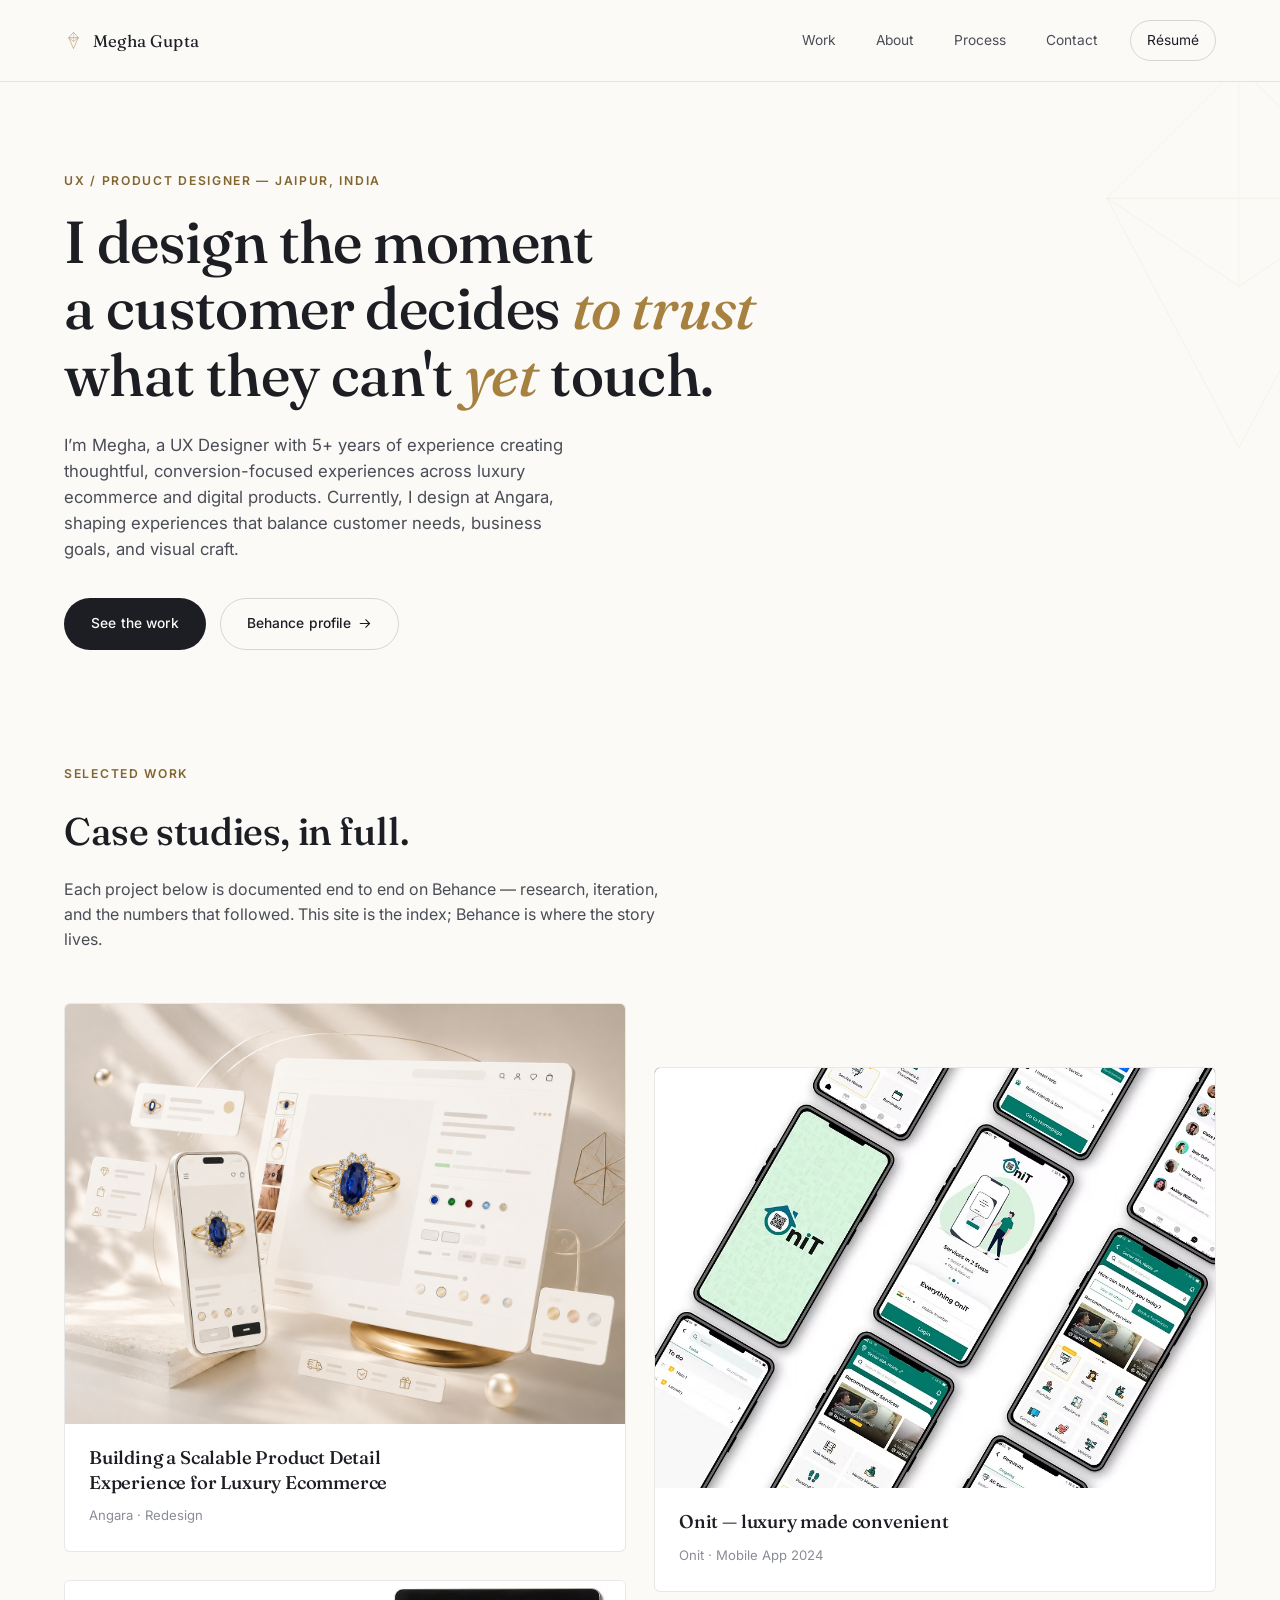
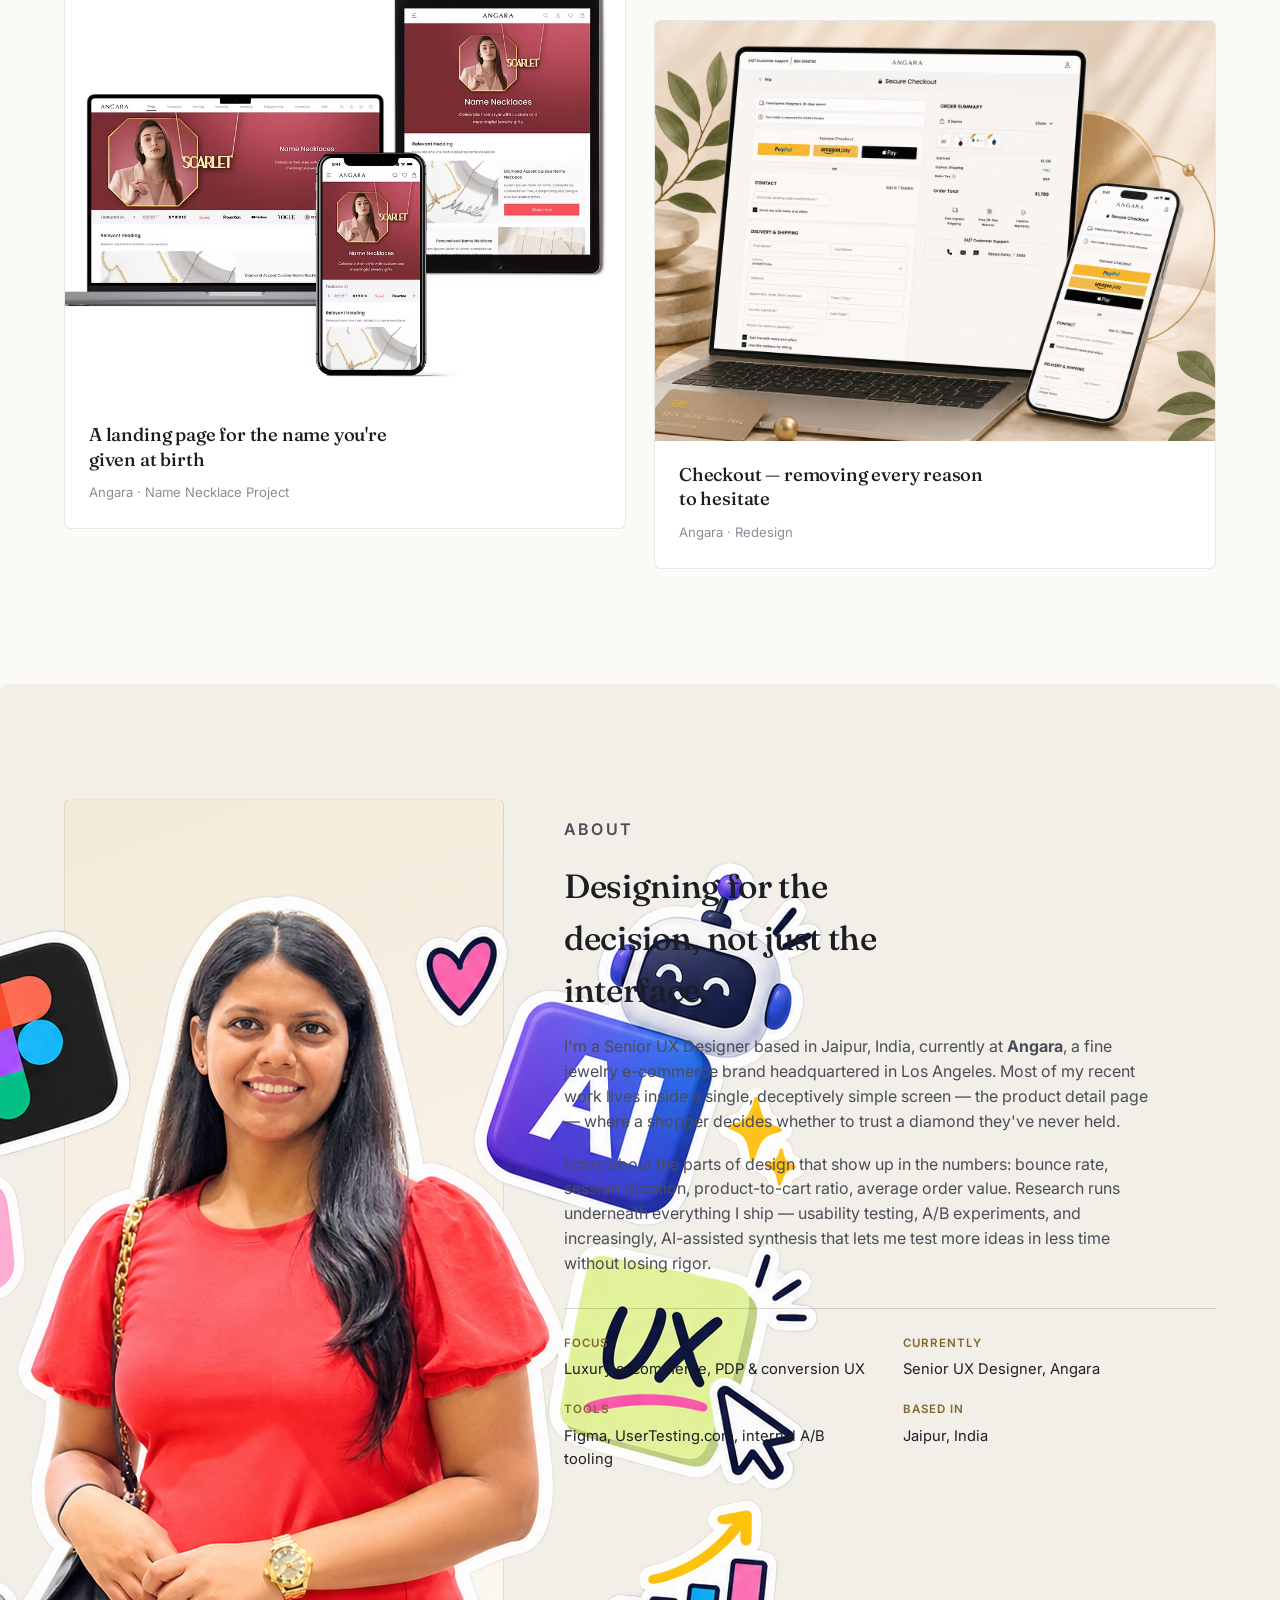
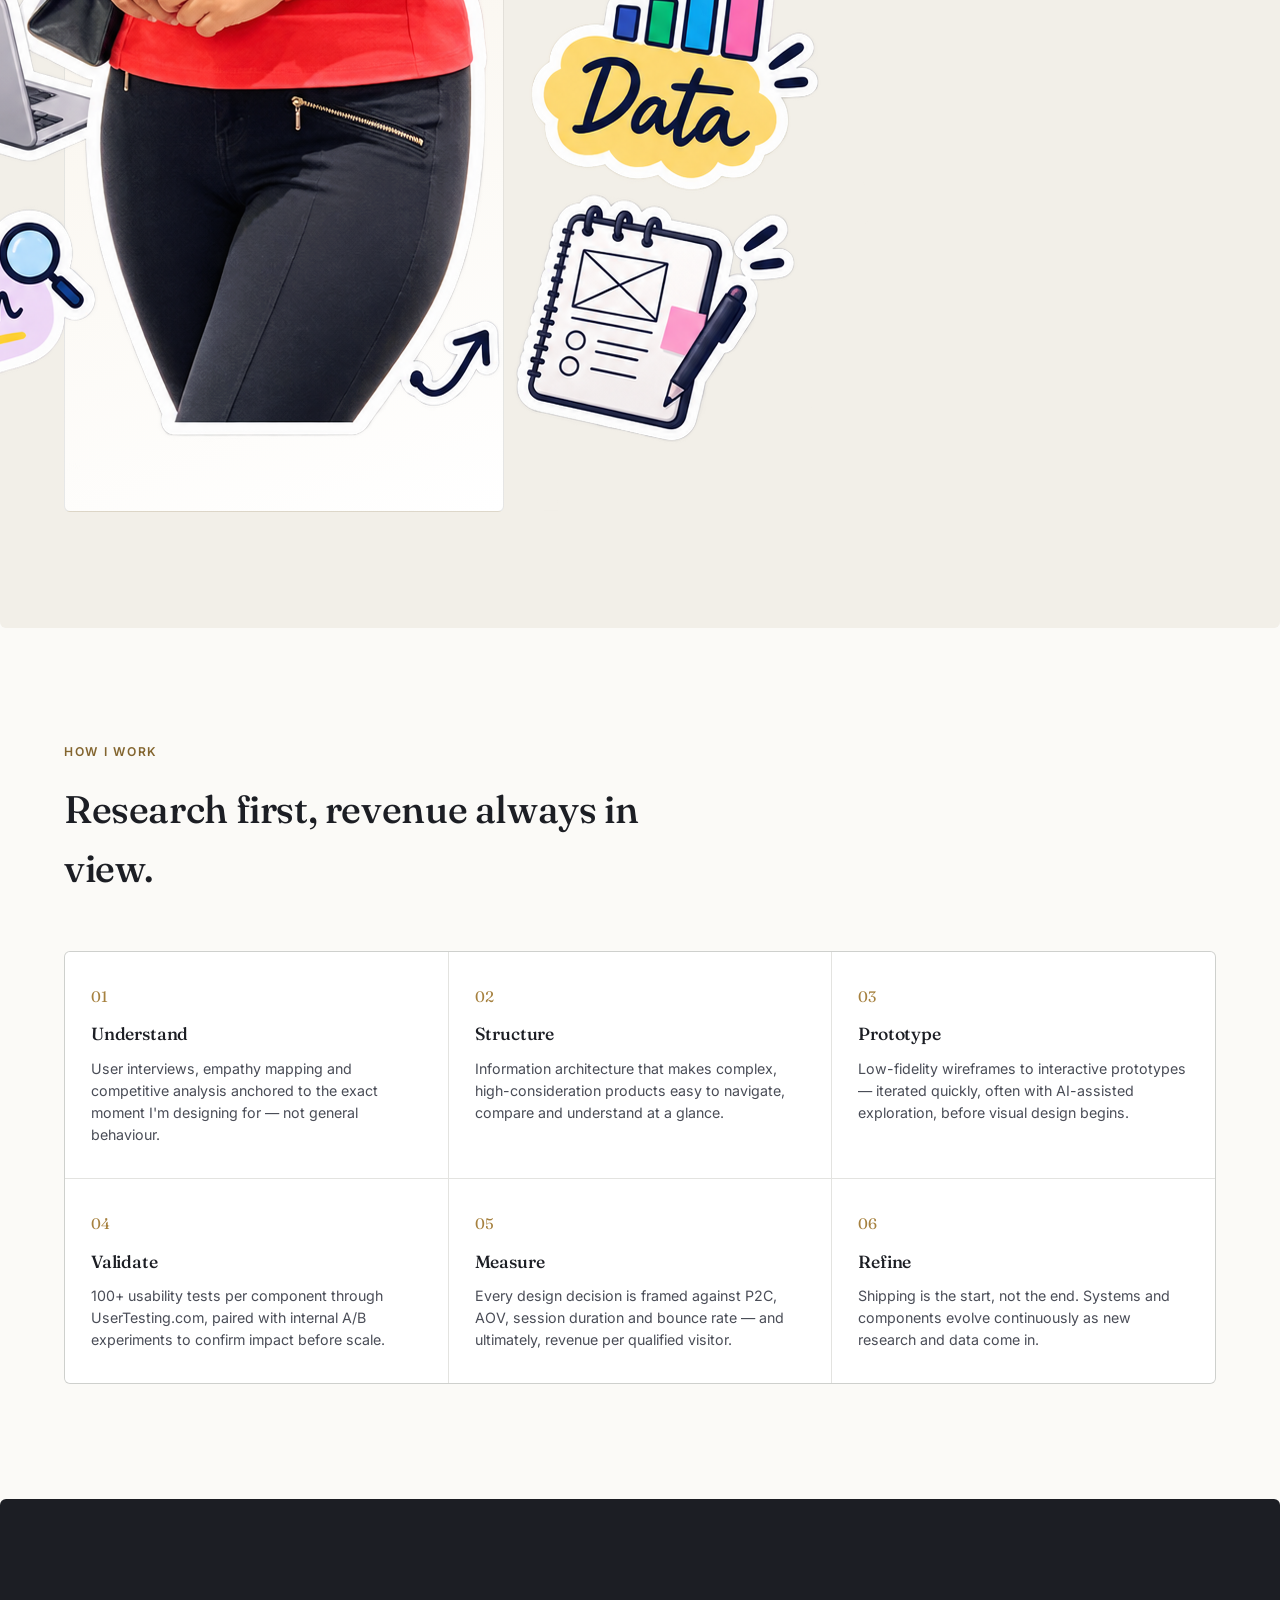
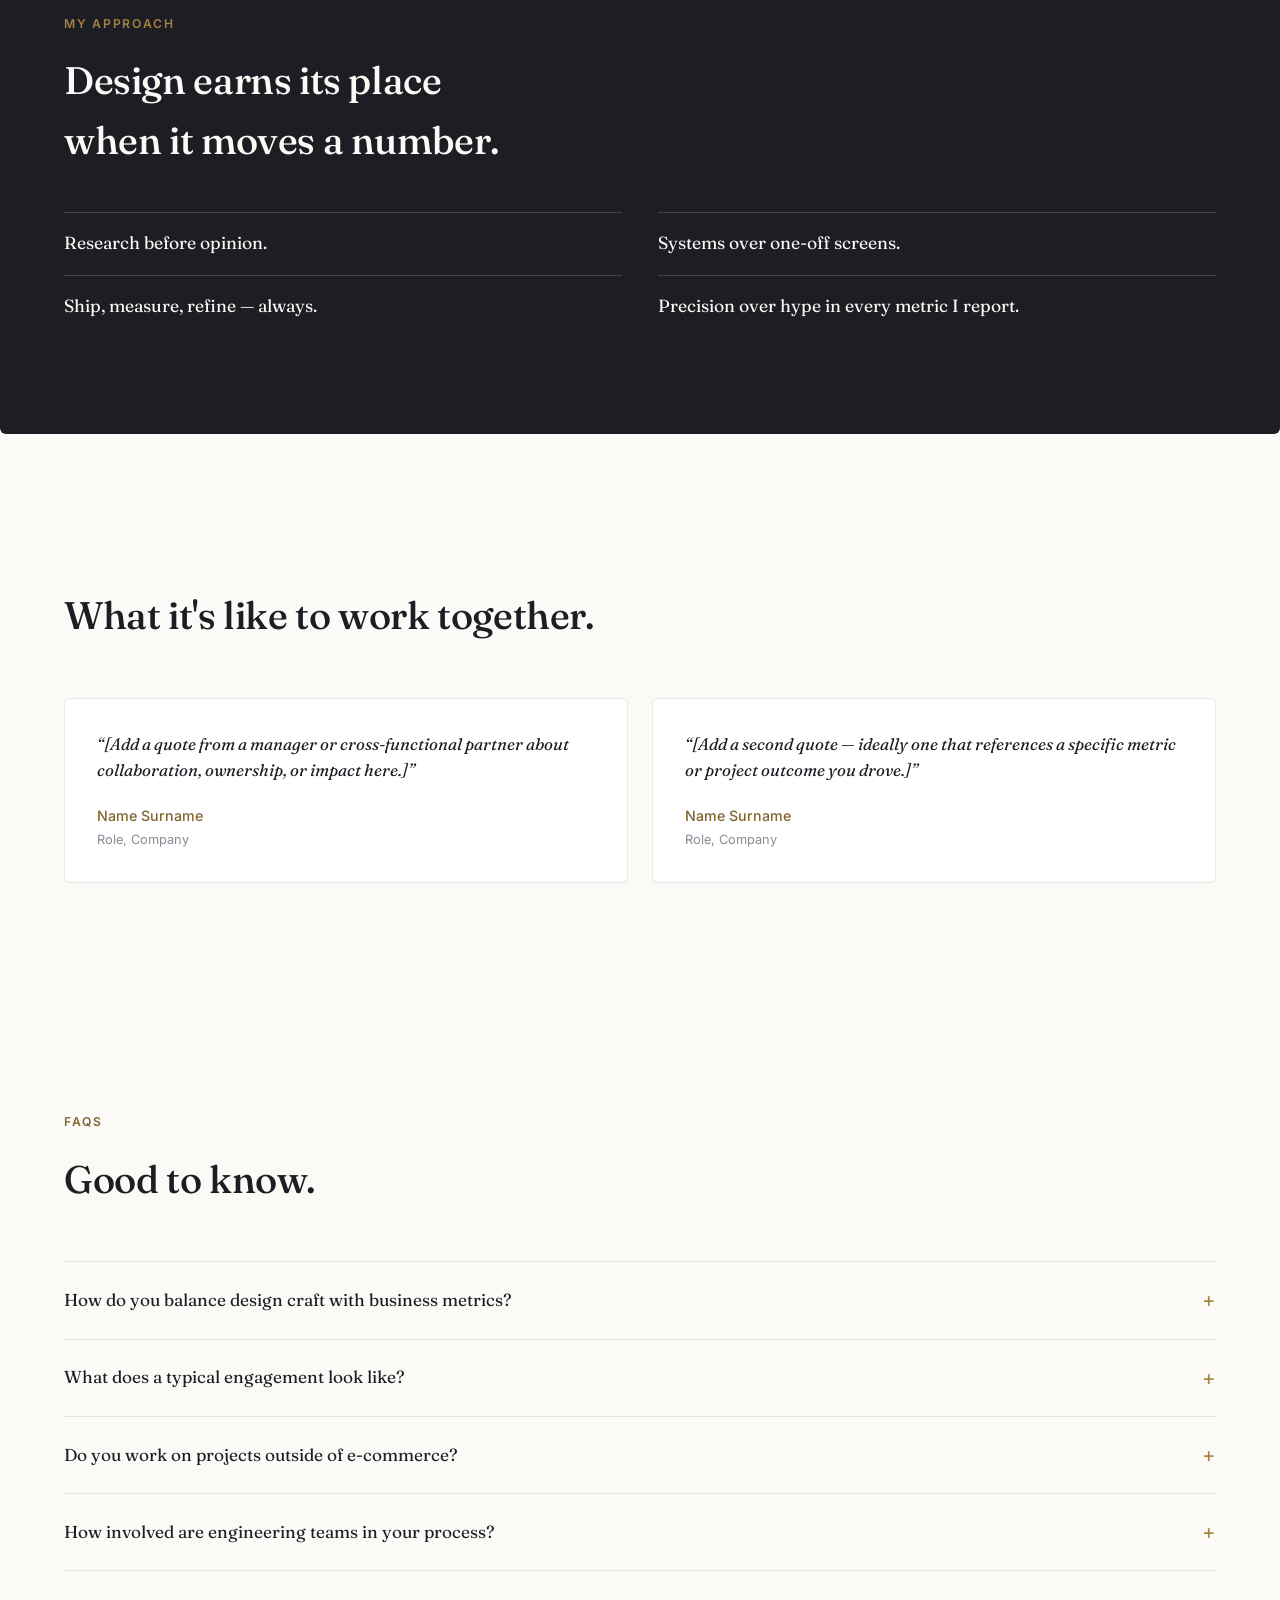
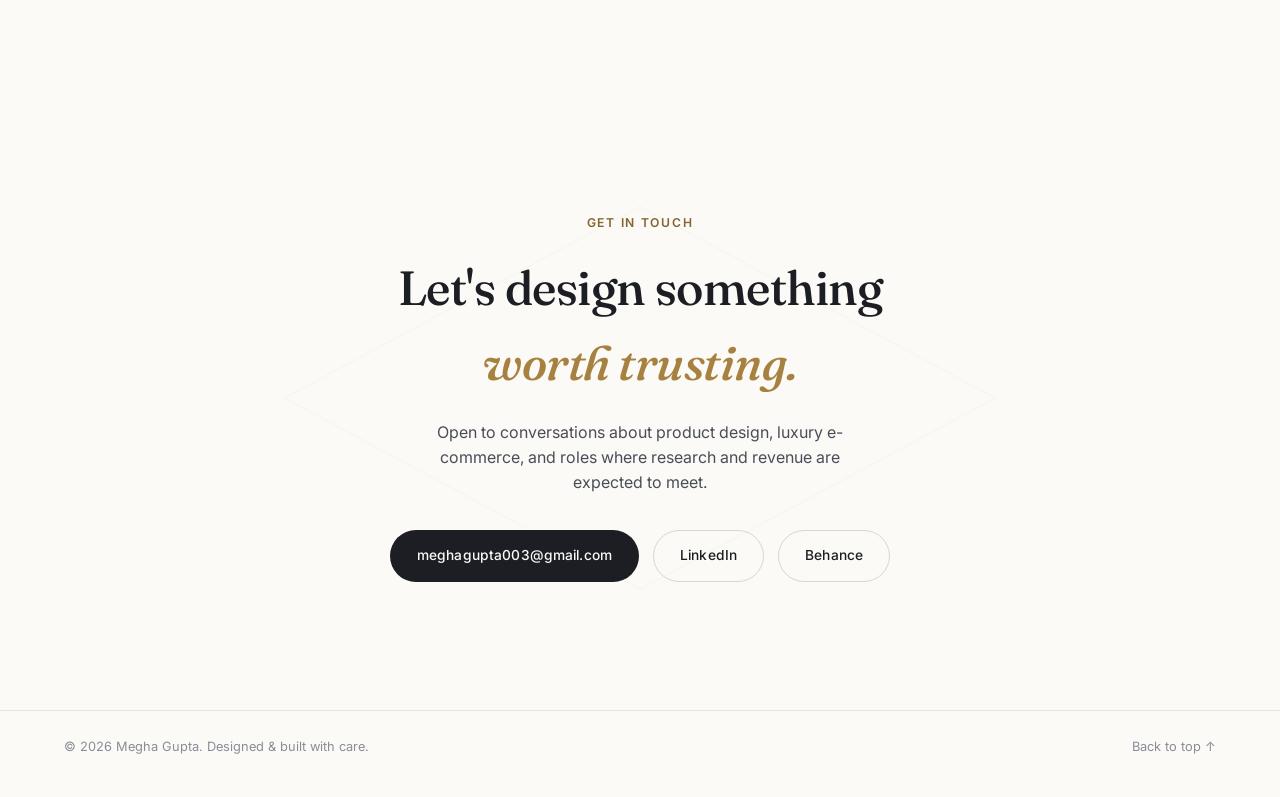
==== index.html @ 12a61772 "Update index.html" ====
<!DOCTYPE html>
<html lang="en">
<head>
<meta charset="UTF-8">
<meta name="viewport" content="width=device-width, initial-scale=1.0">
<title>Megha Gupta — Senior Product Designer</title>
<meta name="description" content="Megha Gupta is a Senior UX Designer based in India, currently leading product design at Angara, a fine jewelry e-commerce brand. Selected case studies in luxury e-commerce, PDP design, and conversion-focused UX.">

<link rel="preconnect" href="https://fonts.googleapis.com">
<link rel="preconnect" href="https://fonts.gstatic.com" crossorigin>
<link href="https://fonts.googleapis.com/css2?family=Fraunces:ital,opsz,wght@0,9..144,300;0,9..144,400;0,9..144,500;0,9..144,600;1,9..144,400&family=Inter:wght@300;400;500;600&display=swap" rel="stylesheet">

<link rel="stylesheet" href="styles.css">
</head>
<body>

<!-- faceted diamond cursor glint -->
<div class="facet-cursor" aria-hidden="true"></div>

<div class="grain" aria-hidden="true"></div>

<header class="site-header" id="top">
  <a class="brand" href="#top">
    <svg class="brand-mark" viewBox="0 0 40 40" aria-hidden="true">
      <polygon points="20,3 30,14 20,37 10,14" fill="none" stroke="currentColor" stroke-width="1.1"/>
      <polygon points="10,14 30,14 20,22" fill="none" stroke="currentColor" stroke-width="1.1"/>
      <line x1="20" y1="3" x2="20" y2="22" stroke="currentColor" stroke-width="0.6"/>
    </svg>
    <span>Megha Gupta</span>
  </a>

  <nav class="site-nav">
    <a href="#work">Work</a>
  <!--  <a href="#services">Services</a> -->
    <a href="#about">About</a>
    <a href="#process">Process</a>
    <a href="#contact">Contact</a>
    <a class="resume-link" href="assets/Megha-Gupta-Resume.pdf" target="_blank" rel="noopener">Résumé</a>
  </nav>

  <button class="nav-toggle" id="navToggle" aria-label="Toggle navigation" aria-expanded="false">
    <span></span><span></span><span></span>
  </button>
</header>

<nav class="mobile-nav" id="mobileNav">
  <a href="#work">Work</a>
<!--  <a href="#services">Services</a> -->
  <a href="#about">About</a>
  <a href="#process">Process</a>
  <a href="#contact">Contact</a>
  <a href="assets/Megha-Gupta-Resume.pdf" target="_blank" rel="noopener">Résumé</a>
</nav>

<main>

  <!-- HERO -->
  <section class="hero">
    <div class="hero-inner">
      <p class="eyebrow reveal">UX / PRODUCT DESIGNER — JAIPUR, INDIA</p>
      <h1 class="reveal">
        I design the moment<br>
        a customer decides <span class="ink-serif">to trust</span><br>
        what they can't <span class="ink-serif">yet</span> touch.
      </h1>
      <p class="hero-sub reveal">
        I’m Megha, a UX Designer with 5+ years of experience creating thoughtful, conversion-focused experiences across luxury ecommerce and digital products.

Currently, I design at Angara, shaping experiences that balance customer needs, business goals, and visual craft.
      </p>
      <div class="hero-cta reveal">
        <a href="#work" class="btn btn-primary">See the work</a>
        <a href="https://www.behance.net/meghagupta15" target="_blank" rel="noopener" class="btn btn-ghost">
          Behance profile
          <svg viewBox="0 0 16 16" width="13" height="13"><path d="M1 8h12M8 3l5 5-5 5" fill="none" stroke="currentColor" stroke-width="1.4"/></svg>
        </a>
      </div>
    </div>

    <!-- <div class="hero-stats reveal">
      <div class="stat">
        <span class="stat-num">+12%</span>
        <span class="stat-label">P2C lift for qualified visitors</span>
      </div>
      <div class="stat">
        <span class="stat-num">$3.7M</span>
        <span class="stat-label">revenue growth, Customisation Suite</span>
      </div>
      <div class="stat">
        <span class="stat-num">100+</span>
        <span class="stat-label">usability tests run per component</span>
      </div>
      <div class="stat">
        <span class="stat-num">4 yrs</span>
        <span class="stat-label">of continuous PDP evolution</span>
      </div>
    </div> -->

<!-- HERO VISUAL -->
  <div class="hero-visual reveal" aria-hidden="true">
    <img
      src="assets/hero-image-portfolio.gif"
      alt=""
    >
  </div>

  <!-- Decorative facet -->
  <svg class="hero-facet" viewBox="0 0 600 600" aria-hidden="true">
    <polygon
      points="300,40 480,220 300,560 120,220"
      fill="none"
      stroke="currentColor"
      stroke-width="0.6"
    />
    <polygon
      points="120,220 480,220 300,340"
      fill="none"
      stroke="currentColor"
      stroke-width="0.6"
    />
    <line
      x1="300"
      y1="40"
      x2="300"
      y2="340"
      stroke="currentColor"
      stroke-width="0.4"
    />
  </svg>
    
<!--    <svg class="hero-facet" viewBox="0 0 600 600" aria-hidden="true">
      <polygon points="300,40 480,220 300,560 120,220" fill="none" stroke="currentColor" stroke-width="0.6"/>
      <polygon points="120,220 480,220 300,340" fill="none" stroke="currentColor" stroke-width="0.6"/>
      <line x1="300" y1="40" x2="300" y2="340" stroke="currentColor" stroke-width="0.4"/>
    </svg> -->
  </section>

  <!-- WORK -->
  <section class="work" id="work">
    <div class="section-head">
      <p class="eyebrow reveal">Selected work</p>
      <h2 class="reveal">Case studies, in full.</h2>
      <p class="section-sub reveal">Each project below is documented end to end on Behance — research, iteration, and the numbers that followed. This site is the index; Behance is where the story lives.</p>
    </div>

    <div class="case-grid">
      <div class="case-col">
        <a class="case-block case-block--tall" href="https://www.behance.net/gallery/253700901/Angara-Product-Detail-Page" target="_blank" rel="noopener">
          <div class="case-cover">
            <img
      src="assets/pdp-cover.png"
      alt="Angara Product Detail Page case study"
    >
          </div>
          <div class="case-caption">
            <h3>Building a Scalable Product Detail Experience for Luxury Ecommerce</h3>
            <span class="case-meta">Angara · Redesign</span>
          </div>
        </a>

        <a class="case-block" href="https://medium.com/@meghagupta003/elevating-first-impressions-crafting-a-luxurious-landing-page-a-ux-case-study-6c5a713806c1" target="_blank" rel="noopener">
          <div class="case-cover case-cover--alt">
            <img
      src="assets/name-necklace-cover.avif"
      alt="Angara Name Necklace Project case study"
    >
          </div>
          <div class="case-caption">
            <h3>A landing page for the name you're given at birth</h3>
            <span class="case-meta">Angara · Name Necklace Project</span>
          </div>
        </a>
      </div>

      <div class="case-col case-col--offset">
        <a class="case-block case-block--tall" href="https://medium.com/@meghagupta003/transforming-home-services-a-ux-case-study-of-onit-your-gateway-to-seamless-living-e50215cd9452" target="_blank" rel="noopener">
          <div class="case-cover case-cover--dark">
            <img
      src="assets/onit-cover.avif"
      alt="Onit Mobile App case study"
    >
          </div>
          <div class="case-caption">
            <h3>Onit — luxury made convenient</h3>
            <span class="case-meta">Onit · Mobile App 2024</span>
          </div>
        </a>

        <a class="case-block" href="https://medium.com/@meghagupta003/revolutionizing-e-commerce-luxury-elevating-the-checkout-experience-a-ux-case-study-ea5e867dce1c" target="_blank" rel="noopener">
          <div class="case-cover case-cover--alt">
            <img
      src="assets/checkout-cover.png"
      alt="Angara Checkout Page case study"
    >
          </div>
          <div class="case-caption">
            <h3>Checkout — removing every reason to hesitate</h3>
            <span class="case-meta">Angara · Redesign</span>
          </div>
        </a>
      </div>
    </div>
  </section>

  <!-- ABOUT -->
  <section class="about" id="about">
    <div class="about-grid">
      <div class="about-portrait reveal">
        <div class="portrait-frame">
          <img
      src="assets/about-image.png"
      alt="About Me"
    >
        </div>
      </div>
      <div class="about-copy reveal">
        <p class="eyebrow">About</p>
        <h2>Designing for the decision, not just the interface.</h2>
        <p>I'm a Senior UX Designer based in Jaipur, India, currently at <strong>Angara</strong>, a fine jewelry e-commerce brand headquartered in Los Angeles. Most of my recent work lives inside a single, deceptively simple screen — the product detail page — where a shopper decides whether to trust a diamond they've never held.</p>
        <p>I care about the parts of design that show up in the numbers: bounce rate, session duration, product-to-cart ratio, average order value. Research runs underneath everything I ship — usability testing, A/B experiments, and increasingly, AI-assisted synthesis that lets me test more ideas in less time without losing rigor.</p>
        <div class="about-facts">
          <div><span>Focus</span>Luxury e-commerce, PDP &amp; conversion UX</div>
          <div><span>Currently</span>Senior UX Designer, Angara</div>
          <div><span>Tools</span>Figma, UserTesting.com, internal A/B tooling</div>
          <div><span>Based in</span>Jaipur, India</div>
        </div>
      </div>
    </div>
  </section>

  <!-- PROCESS -->
  <section class="process" id="process">
    <div class="section-head">
      <p class="eyebrow reveal">How I work</p>
      <h2 class="reveal">Research first, revenue always in view.</h2>
    </div>
    <div class="process-grid">
      <div class="process-card reveal">
        <span class="process-num">01</span>
        <h3>Understand</h3>
        <p>User interviews, empathy mapping and competitive analysis anchored to the exact moment I'm designing for — not general behaviour.</p>
      </div>
      <div class="process-card reveal">
        <span class="process-num">02</span>
        <h3>Structure</h3>
        <p>Information architecture that makes complex, high-consideration products easy to navigate, compare and understand at a glance.</p>
      </div>
      <div class="process-card reveal">
        <span class="process-num">03</span>
        <h3>Prototype</h3>
        <p>Low-fidelity wireframes to interactive prototypes — iterated quickly, often with AI-assisted exploration, before visual design begins.</p>
      </div>
      <div class="process-card reveal">
        <span class="process-num">04</span>
        <h3>Validate</h3>
        <p>100+ usability tests per component through UserTesting.com, paired with internal A/B experiments to confirm impact before scale.</p>
      </div>
      <div class="process-card reveal">
        <span class="process-num">05</span>
        <h3>Measure</h3>
        <p>Every design decision is framed against P2C, AOV, session duration and bounce rate — and ultimately, revenue per qualified visitor.</p>
      </div>
      <div class="process-card reveal">
        <span class="process-num">06</span>
        <h3>Refine</h3>
        <p>Shipping is the start, not the end. Systems and components evolve continuously as new research and data come in.</p>
      </div>
    </div>
  </section>

  <!-- SERVICES -->
 <!-- <section class="services" id="services">
    <div class="section-head">
      <p class="eyebrow reveal">Services</p>
      <h2 class="reveal">Where I help most.</h2>
      <p class="section-sub reveal">Focused engagements for teams who need design that shows up in the metrics, not just the mockups.</p>
    </div>

    <div class="services-grid">
      <div class="service-card reveal">
        <span class="service-index">01</span>
        <h3>PDP &amp; conversion design</h3>
        <p>End-to-end product detail page design for e-commerce — media, customisation, storytelling and reviews — built around P2C, AOV and session metrics from day one.</p>
        <ul>
          <li>Conversion-focused UX audits</li>
          <li>A/B test design &amp; readout</li>
          <li>High-fidelity prototyping</li>
        </ul>
      </div>
      <div class="service-card reveal">
        <span class="service-index">02</span>
        <h3>Design systems &amp; components</h3>
        <p>Reusable, documented component libraries that keep a growing product visually consistent without slowing teams down.</p>
        <ul>
          <li>Component library architecture</li>
          <li>Figma design tokens</li>
          <li>Dev handoff &amp; documentation</li>
        </ul>
      </div>
      <div class="service-card reveal">
        <span class="service-index">03</span>
        <h3>UX research &amp; usability testing</h3>
        <p>Structured research programmes — from empathy mapping to 100+ test usability studies — that turn assumptions into evidence before you build.</p>
        <ul>
          <li>Moderated &amp; unmoderated testing</li>
          <li>Empathy mapping &amp; personas</li>
          <li>Competitive &amp; market analysis</li>
        </ul>
      </div>
      <div class="service-card reveal">
        <span class="service-index">04</span>
        <h3>0→1 product design</h3>
        <p>Full-cycle design for new mobile and web products — research, IA, wireframes, prototyping and launch — for teams building from scratch.</p>
        <ul>
          <li>Information architecture</li>
          <li>Interactive prototyping</li>
          <li>Launch &amp; post-launch iteration</li>
        </ul>
      </div>
    </div>
  </section> -->

  <!-- APPROACH / PHILOSOPHY -->
  <section class="philosophy">
    <div class="philosophy-grid">
      <p class="eyebrow reveal">My approach</p>
      <h2 class="reveal">Design earns its place<br>when it moves a number.</h2>
      <div class="philosophy-points">
        <p class="reveal">Research before opinion.</p>
        <p class="reveal">Systems over one-off screens.</p>
        <p class="reveal">Ship, measure, refine — always.</p>
        <p class="reveal">Precision over hype in every metric I report.</p>
      </div>
    </div>
  </section>

  <!-- TESTIMONIALS -->
  <section class="testimonials" id="testimonials">
    <div class="section-head">
      <p class="eyebrow reveal">Testimonials</p>
      <h2 class="reveal">What it's like to work together.</h2>
    </div>
    <div class="testimonial-grid">
      <div class="testimonial-card reveal">
        <p>“[Add a quote from a manager or cross-functional partner about collaboration, ownership, or impact here.]”</p>
        <div class="testimonial-author">
          <span class="name">Name Surname</span>
          <span class="role">Role, Company</span>
        </div>
      </div>
      <div class="testimonial-card reveal">
        <p>“[Add a second quote — ideally one that references a specific metric or project outcome you drove.]”</p>
        <div class="testimonial-author">
          <span class="name">Name Surname</span>
          <span class="role">Role, Company</span>
        </div>
      </div>
    </div>
  </section>

  <!-- FAQ -->
  <section class="faq" id="faq">
    <div class="section-head">
      <p class="eyebrow reveal">FAQs</p>
      <h2 class="reveal">Good to know.</h2>
    </div>
    <div class="faq-list">
      <details class="faq-item reveal">
        <summary>How do you balance design craft with business metrics?</summary>
        <p>Every design decision I make is framed against a metric it's meant to move — P2C, AOV, session duration or bounce rate — so craft and business impact aren't in tension, they're the same conversation.</p>
      </details>
      <details class="faq-item reveal">
        <summary>What does a typical engagement look like?</summary>
        <p>It usually starts with research — interviews, competitive analysis, or a usability audit — then moves through wireframes and prototypes to validated, production-ready designs, with A/B testing where it's useful.</p>
      </details>
      <details class="faq-item reveal">
        <summary>Do you work on projects outside of e-commerce?</summary>
        <p>My deepest expertise is luxury e-commerce and PDP design, but the underlying process — research, IA, prototyping, validation — transfers to most product design problems, including 0→1 mobile apps.</p>
      </details>
      <details class="faq-item reveal">
        <summary>How involved are engineering teams in your process?</summary>
        <p>Closely. I annotate files clearly and structure handoff so developers understand not just what to build, but why — which keeps implementation faithful to the intended experience.</p>
      </details>
    </div>
  </section>

  <!-- CONTACT -->
  <section class="contact" id="contact">
    <svg class="contact-facet" viewBox="0 0 600 300" aria-hidden="true">
      <polygon points="300,10 560,150 300,290 40,150" fill="none" stroke="currentColor" stroke-width="0.5"/>
    </svg>
    <p class="eyebrow reveal">Get in touch</p>
    <h2 class="reveal">Let's design something<br><span class="ink-serif">worth trusting.</span></h2>
    <p class="contact-sub reveal">Open to conversations about product design, luxury e-commerce, and roles where research and revenue are expected to meet.</p>
    <div class="contact-links reveal">
      <a href="mailto:meghagupta003@gmail.com" class="btn btn-primary">meghagupta003@gmail.com</a>
      <a href="http://www.linkedin.com/in/megha-gupta-335a66122" target="_blank" rel="noopener" class="btn btn-ghost">LinkedIn</a>
      <a href="https://www.behance.net/meghagupta15" target="_blank" rel="noopener" class="btn btn-ghost">Behance</a>
    </div>
  </section>

</main>

<footer class="site-footer">
  <span>© <span id="year"></span> Megha Gupta. Designed &amp; built with care.</span>
  <a href="#top">Back to top ↑</a>
</footer>

<script src="script.js"></script>
</body>
</html>
---- styles.css ----
/* ===========================================================
   Megha Gupta — Portfolio (Light theme)
   Palette: Warm white / Ink / Deep gold, faceted-diamond signature motif
   =========================================================== */

:root{
  --paper: #fbfaf7;
  --paper-dim: #f2efe8;
  --ink: #1c1e24;
  --ink-soft: #4a4d57;
  --ink-faint: #8a8d97;
  --gold: #a6813f;
  --gold-deep: #83652f;
  --gold-tint: #f3ead9;
  --line: rgba(28,30,36,0.10);
  --line-strong: rgba(28,30,36,0.16);

  --serif: 'Fraunces', 'Liberation Serif', Georgia, serif;
  --sans: 'Inter', 'Liberation Sans', Arial, sans-serif;

  --max: 1440px;
  --pad: clamp(20px, 5vw, 64px);
  --section-y: clamp(72px, 9vw, 128px);

  --ease: cubic-bezier(.22,.61,.36,1);
  --radius: 6px;
}

*{ box-sizing: border-box; }
html{ scroll-behavior: smooth; }

body{
  margin:0;
  background: var(--paper);
  color: var(--ink);
  font-family: var(--sans);
  font-weight: 400;
  line-height: 1.55;
  -webkit-font-smoothing: antialiased;
  overflow-x: hidden;
}

a{ color: inherit; text-decoration: none; }
h1,h2,h3{ font-family: var(--serif); font-weight: 500; margin: 0; letter-spacing: -0.01em; color: var(--ink); }
p{ margin: 0; }

.ink-serif{ font-style: italic; color: var(--gold); }

::selection{ background: var(--gold-tint); color: var(--ink); }

a:focus-visible, button:focus-visible{
  outline: 2px solid var(--gold);
  outline-offset: 3px;
  border-radius: 2px;
}

/* reveal-on-scroll (progressive enhancement) */
.reveal{ opacity: 1; transform: none; }
.js-reveal .reveal{
  opacity: 0; transform: translateY(16px);
  transition: opacity .6s var(--ease), transform .6s var(--ease);
}
.js-reveal .reveal.in{ opacity: 1; transform: translateY(0); }

@media (prefers-reduced-motion: reduce){
  html{ scroll-behavior: auto; }
  .reveal{ opacity: 1; transform: none; transition: none; }
}

/* ===========================================================
   Header
   =========================================================== */
.site-header{
  position: sticky; top: 0; z-index: 100;
  display: flex; align-items: center; justify-content: space-between;
  padding: 20px var(--pad);
  background: rgba(251,250,247,0.86);
  backdrop-filter: blur(10px);
  border-bottom: 1px solid var(--line);
}
.brand{ display: flex; align-items: center; gap: 10px; font-family: var(--serif); font-size: 1.05rem; letter-spacing: 0.01em; color: var(--ink); }
.brand-mark{ width: 19px; height: 19px; color: var(--gold); }

.site-nav{ display: flex; align-items: center; gap: 8px; font-size: 0.86rem; }
.site-nav a{ color: var(--ink-soft); padding: 9px 16px; border-radius: 999px; transition: background .2s var(--ease), color .2s var(--ease); }
.site-nav a:hover{ background: var(--gold-tint); color: var(--gold-deep); }
.resume-link{ border: 1px solid var(--line-strong) !important; margin-left: 8px; color: var(--ink) !important; }
.resume-link:hover{ border-color: var(--gold) !important; background: var(--gold-tint) !important; color: var(--gold-deep) !important; }

.nav-toggle{ display: none; flex-direction: column; gap: 5px; background: none; border: 0; cursor: pointer; padding: 6px; }
.nav-toggle span{ width: 22px; height: 1.3px; background: var(--ink); display: block; }

.mobile-nav{
  display: none; flex-direction: column;
  position: sticky; top: 65px; z-index: 99;
  background: var(--paper); border-bottom: 1px solid var(--line);
  padding: 6px var(--pad) 18px;
}
.mobile-nav a{ padding: 14px 0; font-size: 0.95rem; border-bottom: 1px solid var(--line); color: var(--ink-soft); }
.mobile-nav.open{ display: flex; }

/* ===========================================================
   Buttons / CTAs
   =========================================================== */
.btn{
  display: inline-flex; align-items: center; gap: 8px;
  font-size: 0.86rem; font-weight: 500; letter-spacing: 0.01em;
  padding: 14px 26px; border-radius: 999px;
  transition: all .22s var(--ease);
  white-space: nowrap;
  border: 1px solid transparent;
}
.btn-primary{ background: var(--ink); color: var(--paper); }
.btn-primary:hover{ background: var(--gold-deep); transform: translateY(-1px); box-shadow: 0 8px 20px rgba(131,101,47,0.22); }
.btn-ghost{ border-color: var(--line-strong); color: var(--ink); }
.btn-ghost:hover{ border-color: var(--gold); color: var(--gold-deep); background: var(--gold-tint); }
.btn-ghost svg{ transition: transform .25s var(--ease); }
.btn-ghost:hover svg{ transform: translateX(3px); }

/* ===========================================================
   Hero
   =========================================================== */
.hero{
  position: relative;
  max-width: var(--max); margin: 0 auto;
  padding: clamp(56px,10vh,104px) var(--pad) 0;
  overflow: hidden;
}
.hero-inner{ max-width: 720px; position: relative; z-index: 2; }
.eyebrow{
  font-size: 0.76rem; text-transform: uppercase; letter-spacing: 0.14em;
  color: var(--gold-deep); margin-bottom: 18px; font-weight: 600;
}
.hero h1{
  font-size: clamp(2.1rem, 5vw, 3.7rem);
  line-height: 1.12;
}
.hero-sub{
  margin-top: 24px; max-width: 500px;
  font-size: 1.05rem; color: var(--ink-soft);
}
.hero-cta{ margin-top: 36px; display: flex; gap: 14px; flex-wrap: wrap; }

.hero-facet{
  position: absolute; top: -8%; right: -14%; width: 42%; max-width: 440px; height: auto;
  color: var(--gold); opacity: 0.16; z-index: 1;
  animation: facetDrift 18s ease-in-out infinite;
}
@keyframes facetDrift{
  0%,100%{ transform: translateY(0) rotate(0deg); }
  50%{ transform: translateY(-12px) rotate(1.2deg); }
}

.hero-stats{
  margin-top: 68px; padding: 32px 0; border-top: 1px solid var(--line);
  display: grid; grid-template-columns: repeat(4,1fr); gap: 28px;
  position: relative; z-index: 2;
}
.stat{ display: flex; flex-direction: column; gap: 6px; }
.stat-num{ font-family: var(--serif); font-size: clamp(1.4rem,2.4vw,1.9rem); color: var(--gold-deep); }
.stat-label{ font-size: 0.79rem; color: var(--ink-faint); line-height: 1.35; max-width: 20ch; }

.hero-visual {
  position: absolute;
  right: 2%;
  top: 10%;
  transform: translateY(-50%);
  width: min(48vw, 760px);
  z-index: 1;
  pointer-events: none;
}

.hero-visual img {
  width: 100%;
  height: auto;
  display: block;
}

@media (max-width: 768px) {
  .hero-visual {
    position: relative;
    right: 10%;
    top: auto;
    transform: none;
    width: 100%;
    margin: 40px auto 0;
    max-width: 500px;
  }
}

/* ===========================================================
   Section shared / alignment system
   =========================================================== */
section{ padding: var(--section-y) var(--pad); max-width: var(--max); margin: 0 auto; }
.section-head{ max-width: 620px; margin-bottom: 52px; }
.section-head h2{ font-size: clamp(1.7rem,3.2vw,2.4rem); margin-top: 12px; }
.section-sub{ margin-top: 16px; color: var(--ink-soft); font-size: 1rem; }

/* ===========================================================
   Work — asymmetric image-block case study grid
   =========================================================== */
/* .work{ background: var(--paper); }
.case-grid{
  display: grid; grid-template-columns: 1fr 1fr; gap: 28px;
  align-items: start;
}
.case-col{ display: flex; flex-direction: column; gap: 28px; }
.case-col--offset{ margin-top: 64px; }

.case-block{
  display: block; border-radius: var(--radius); overflow: hidden;
  border: 1px solid var(--line);
  background: #fff;
  transition: box-shadow .3s var(--ease), transform .3s var(--ease), border-color .3s var(--ease);
}
.case-block:hover{
  box-shadow: 0 20px 44px rgba(28,30,36,0.10);
  transform: translateY(-4px);
  border-color: var(--line-strong);
}

.case-cover{
  aspect-ratio: 4/3;
  display: flex; align-items: center; justify-content: center;
  background: linear-gradient(150deg, var(--gold-tint), var(--paper-dim));
  position: relative;
}
.case-block--tall .case-cover{ aspect-ratio: 4/3; }
.case-cover--alt{ background: linear-gradient(150deg, #fff, var(--gold-tint)); }
.case-cover--dark{ background: linear-gradient(160deg, var(--ink), #33363f); }
.case-cover svg{ width: 62%; height: 62%; color: var(--gold); opacity: .8; }
.case-cover--dark svg{ color: var(--gold); opacity: .9; }

.case-cover-word{
  font-family: var(--serif); font-size: 34px; letter-spacing: 0.02em;
  fill: var(--gold-deep); opacity: .85; font-style: italic;
}
.case-cover-word--light{ fill: var(--paper); opacity: .92; }

.case-caption{ padding: 22px 24px 26px; }
.case-caption h3{
  font-size: 1.15rem; line-height: 1.32; max-width: 26ch;
  transition: color .25s var(--ease);
}
.case-block:hover .case-caption h3{ color: var(--gold-deep); }
.case-meta{ display: block; margin-top: 10px; font-size: 0.82rem; color: var(--ink-faint); }

.case-cover {
  width: 100%;
  height: 100%;
  overflow: hidden;
}

.case-cover img {
  width: 100%;
  height: 100%;
  object-fit: cover;
  display: block;
}*/

/* ===========================================================
   Work — asymmetric image-block case study grid
   =========================================================== */

.work {
  background: var(--paper);
}

.case-grid {
  display: grid;
  grid-template-columns: 1fr 1fr;
  gap: 28px;
  align-items: start;
}

.case-col {
  display: flex;
  flex-direction: column;
  gap: 28px;
}

.case-col--offset {
  margin-top: 64px;
}


/* ===========================================================
   Case Study Card
   =========================================================== */

.case-block {
  display: block;
  border-radius: var(--radius);
  overflow: hidden;
  border: 1px solid var(--line);
  background: #fff;

  transition:
    box-shadow 0.3s var(--ease),
    transform 0.3s var(--ease),
    border-color 0.3s var(--ease);
}

.case-block:hover {
  box-shadow: 0 20px 44px rgba(28, 30, 36, 0.10);
  transform: translateY(-4px);
  border-color: var(--line-strong);
}


/* ===========================================================
   Case Study Cover
   =========================================================== */

.case-cover {
  position: relative;

  /* Keeps every cover at 4:3 */
  aspect-ratio: 4 / 3;

  width: 100%;

  display: flex;
  align-items: center;
  justify-content: center;

  overflow: hidden;

  background:
    linear-gradient(
      150deg,
      var(--gold-tint),
      var(--paper-dim)
    );
}


/* Tall card — still maintains 4:3 */
.case-block--tall .case-cover {
  aspect-ratio: 4 / 3;
}


/* Alternate cover backgrounds */

.case-cover--alt {
  background:
    linear-gradient(
      150deg,
      #fff,
      var(--gold-tint)
    );
}

.case-cover--dark {
  background:
    linear-gradient(
      160deg,
      var(--ink),
      #33363f
    );
}


/* ===========================================================
   Case Study Cover Image
   =========================================================== */

.case-cover img {
  display: block;

  width: 100%;
  height: 100%;

  /*
   * Cover fills the complete 4:3 container.
   * Since your PDP cover is also 4:3,
   * there should be no meaningful cropping.
   */
  object-fit: cover;

  object-position: center;
}


/* ===========================================================
   Existing SVG Covers
   =========================================================== */

.case-cover svg {
  width: 62%;
  height: 62%;

  color: var(--gold);
  opacity: 0.8;
}

.case-cover--dark svg {
  color: var(--gold);
  opacity: 0.9;
}


/* ===========================================================
   Cover Typography
   =========================================================== */

.case-cover-word {
  font-family: var(--serif);
  font-size: 34px;
  letter-spacing: 0.02em;

  fill: var(--gold-deep);
  opacity: 0.85;

  font-style: italic;
}

.case-cover-word--light {
  fill: var(--paper);
  opacity: 0.92;
}


/* ===========================================================
   Case Study Caption
   =========================================================== */

.case-caption {
  padding: 22px 24px 26px;
}

.case-caption h3 {
  font-size: 1.15rem;
  line-height: 1.32;

  max-width: 26ch;

  transition:
    color 0.25s var(--ease);
}

.case-block:hover .case-caption h3 {
  color: var(--gold-deep);
}

.case-meta {
  display: block;

  margin-top: 10px;

  font-size: 0.82rem;
  color: var(--ink-faint);
}


/* ===========================================================
   Responsive
   =========================================================== */

@media (max-width: 900px) {

  .case-grid {
    grid-template-columns: 1fr;
    gap: 28px;
  }

  .case-col--offset {
    margin-top: 0;
  }

}


@media (max-width: 600px) {

  .case-caption {
    padding: 18px 20px 22px;
  }

  .case-caption h3 {
    font-size: 1.05rem;
  }

}

/* ===========================================================
   About
   =========================================================== */
.about{ background: var(--paper-dim); border-radius: var(--radius); }
.about-grid{ display: grid; grid-template-columns: 440px 1fr; gap: 60px; align-items: start; }
.portrait-frame{
  aspect-ratio: 1 / 1.5; border: 1px solid var(--line); border-radius: var(--radius);
  display: flex; align-items: center; justify-content: center;
  background: linear-gradient(160deg, var(--gold-tint), #fff);
}
.portrait-frame svg{ width: 52%; height: 52%; color: var(--gold); opacity: .65; }
.about-copy h2{ font-size: clamp(1.6rem,2.8vw,2.1rem); margin-top: 12px; max-width: 16ch; }
.about-copy p{ margin-top: 18px; color: var(--ink-soft); font-size: 1rem; max-width: 60ch; }
.about-facts{
  margin-top: 32px; display: grid; grid-template-columns: 1fr 1fr; gap: 20px 26px;
  border-top: 1px solid var(--line-strong); padding-top: 26px;
}
.about-facts div{ font-size: 0.92rem; color: var(--ink); }
.about-facts span{ display: block; font-size: 0.72rem; text-transform: uppercase; letter-spacing: 0.09em; color: var(--gold-deep); margin-bottom: 6px; font-weight: 600; }

/* ===========================================================
   Process
   =========================================================== */
.process-grid{ display: grid; grid-template-columns: repeat(3,1fr); gap: 1px; background: var(--line); border: 1px solid var(--line); border-radius: var(--radius); overflow: hidden; }
.process-card{ background: #fff; padding: 32px 26px; }
.process-num{ font-family: var(--serif); color: var(--gold); font-size: 0.95rem; }
.process-card h3{ margin-top: 12px; font-size: 1.1rem; }
.process-card p{ margin-top: 10px; font-size: 0.89rem; color: var(--ink-soft); }

/* ===========================================================
   Services
   =========================================================== */
.services-grid{ display: grid; grid-template-columns: repeat(2,1fr); gap: 1px; background: var(--line); border: 1px solid var(--line); border-radius: var(--radius); overflow: hidden; }
.service-card{ background: #fff; padding: 36px; }
.service-index{ font-family: var(--serif); color: var(--gold); font-size: 0.95rem; }
.service-card h3{ margin-top: 14px; font-size: 1.25rem; }
.service-card p{ margin-top: 12px; font-size: 0.93rem; color: var(--ink-soft); max-width: 46ch; }
.service-card ul{ margin: 18px 0 0; padding: 0; list-style: none; display: flex; flex-direction: column; gap: 9px; }
.service-card li{ font-size: 0.84rem; color: var(--ink-soft); padding-left: 16px; position: relative; }
.service-card li::before{ content: ''; position: absolute; left: 0; top: 8px; width: 7px; height: 1.4px; background: var(--gold); }

/* ===========================================================
   Philosophy
   =========================================================== */
.philosophy{ background: var(--ink); border-radius: var(--radius); color: var(--paper); }
.philosophy .eyebrow{ color: var(--gold); opacity: .95; }
.philosophy-grid h2{ font-size: clamp(1.7rem,3.2vw,2.4rem); margin-top: 12px; max-width: 18ch; color: var(--paper); }
.philosophy-points{ margin-top: 42px; display: grid; grid-template-columns: repeat(2,1fr); gap: 18px 36px; }
.philosophy-points p{ font-family: var(--serif); font-size: 1.1rem; color: var(--paper); opacity: .92; border-top: 1px solid rgba(251,250,247,0.16); padding-top: 16px; }

/* ===========================================================
   Testimonials
   =========================================================== */
.testimonial-grid{ display: grid; grid-template-columns: repeat(2,1fr); gap: 24px; }
.testimonial-card{ border: 1px solid var(--line); border-radius: var(--radius); padding: 32px; background: #fff; }
.testimonial-card p{ font-family: var(--serif); font-size: 1.05rem; line-height: 1.55; color: var(--ink); font-style: italic; }
.testimonial-author{ margin-top: 22px; display: flex; flex-direction: column; gap: 3px; }
.testimonial-author .name{ font-size: 0.89rem; color: var(--gold-deep); font-weight: 500; }
.testimonial-author .role{ font-size: 0.8rem; color: var(--ink-faint); }

/* ===========================================================
   FAQ
   =========================================================== */
.faq-list{ display: flex; flex-direction: column; }
.faq-item{ border-top: 1px solid var(--line); padding: 22px 0; }
.faq-item:last-child{ border-bottom: 1px solid var(--line); }
.faq-item summary{
  cursor: pointer; list-style: none; font-family: var(--serif); font-size: 1.08rem;
  color: var(--ink); display: flex; justify-content: space-between; align-items: center; gap: 20px;
}
.faq-item summary::-webkit-details-marker{ display: none; }
.faq-item summary::after{ content: '+'; font-family: var(--sans); font-size: 1.3rem; color: var(--gold); transition: transform .3s var(--ease); flex-shrink: 0; }
.faq-item[open] summary::after{ transform: rotate(45deg); }
.faq-item[open] summary{ color: var(--gold-deep); }
.faq-item p{ margin-top: 14px; font-size: 0.94rem; color: var(--ink-soft); max-width: 62ch; }

/* ===========================================================
   Contact
   =========================================================== */
.contact{
  position: relative; text-align: center; overflow: hidden;
  padding-top: clamp(80px,11vw,128px); padding-bottom: clamp(80px,11vw,128px);
}
.contact-facet{ position: absolute; top: 50%; left: 50%; width: 120%; max-width: 820px; transform: translate(-50%,-50%); color: var(--gold); opacity: 0.08; z-index: 0; }
.contact .eyebrow, .contact h2, .contact-sub, .contact-links{ position: relative; z-index: 1; }
.contact h2{ font-size: clamp(1.9rem,4.2vw,3rem); margin-top: 12px; }
.contact-sub{ margin: 20px auto 0; max-width: 46ch; color: var(--ink-soft); }
.contact-links{ margin-top: 36px; display: flex; gap: 14px; justify-content: center; flex-wrap: wrap; }

/* ===========================================================
   Footer
   =========================================================== */
.site-footer{
  display: flex; justify-content: space-between; align-items: center; flex-wrap: wrap; gap: 12px;
  padding: 26px var(--pad) 40px; max-width: var(--max); margin: 0 auto;
  font-size: 0.8rem; color: var(--ink-faint);
  border-top: 1px solid var(--line);
}
.site-footer a:hover{ color: var(--gold-deep); }

/* ===========================================================
   Responsive
   =========================================================== */
@media (max-width: 980px){
  .hero-stats{ grid-template-columns: repeat(2,1fr); }
  .about-grid{ grid-template-columns: 1fr; }
  .portrait-frame{ max-width: 280px; }
  .process-grid{ grid-template-columns: repeat(2,1fr); }
  .services-grid{ grid-template-columns: 1fr; }
  .philosophy-points{ grid-template-columns: 1fr; }
  .testimonial-grid{ grid-template-columns: 1fr; }
  .case-col--offset{ margin-top: 0; }
}

@media (max-width: 720px){
  .site-nav{ display: none; }
  .nav-toggle{ display: flex; }
  .hero-facet{ opacity: 0.12; right: -30%; }
  .hero-stats{ grid-template-columns: 1fr 1fr; row-gap: 26px; }
  .process-grid{ grid-template-columns: 1fr; }
  .case-grid{ grid-template-columns: 1fr; }
  .case-col--offset{ margin-top: 0; }
  .project-card{ flex-basis: 82vw; }
  .site-footer{ flex-direction: column; align-items: flex-start; }
}
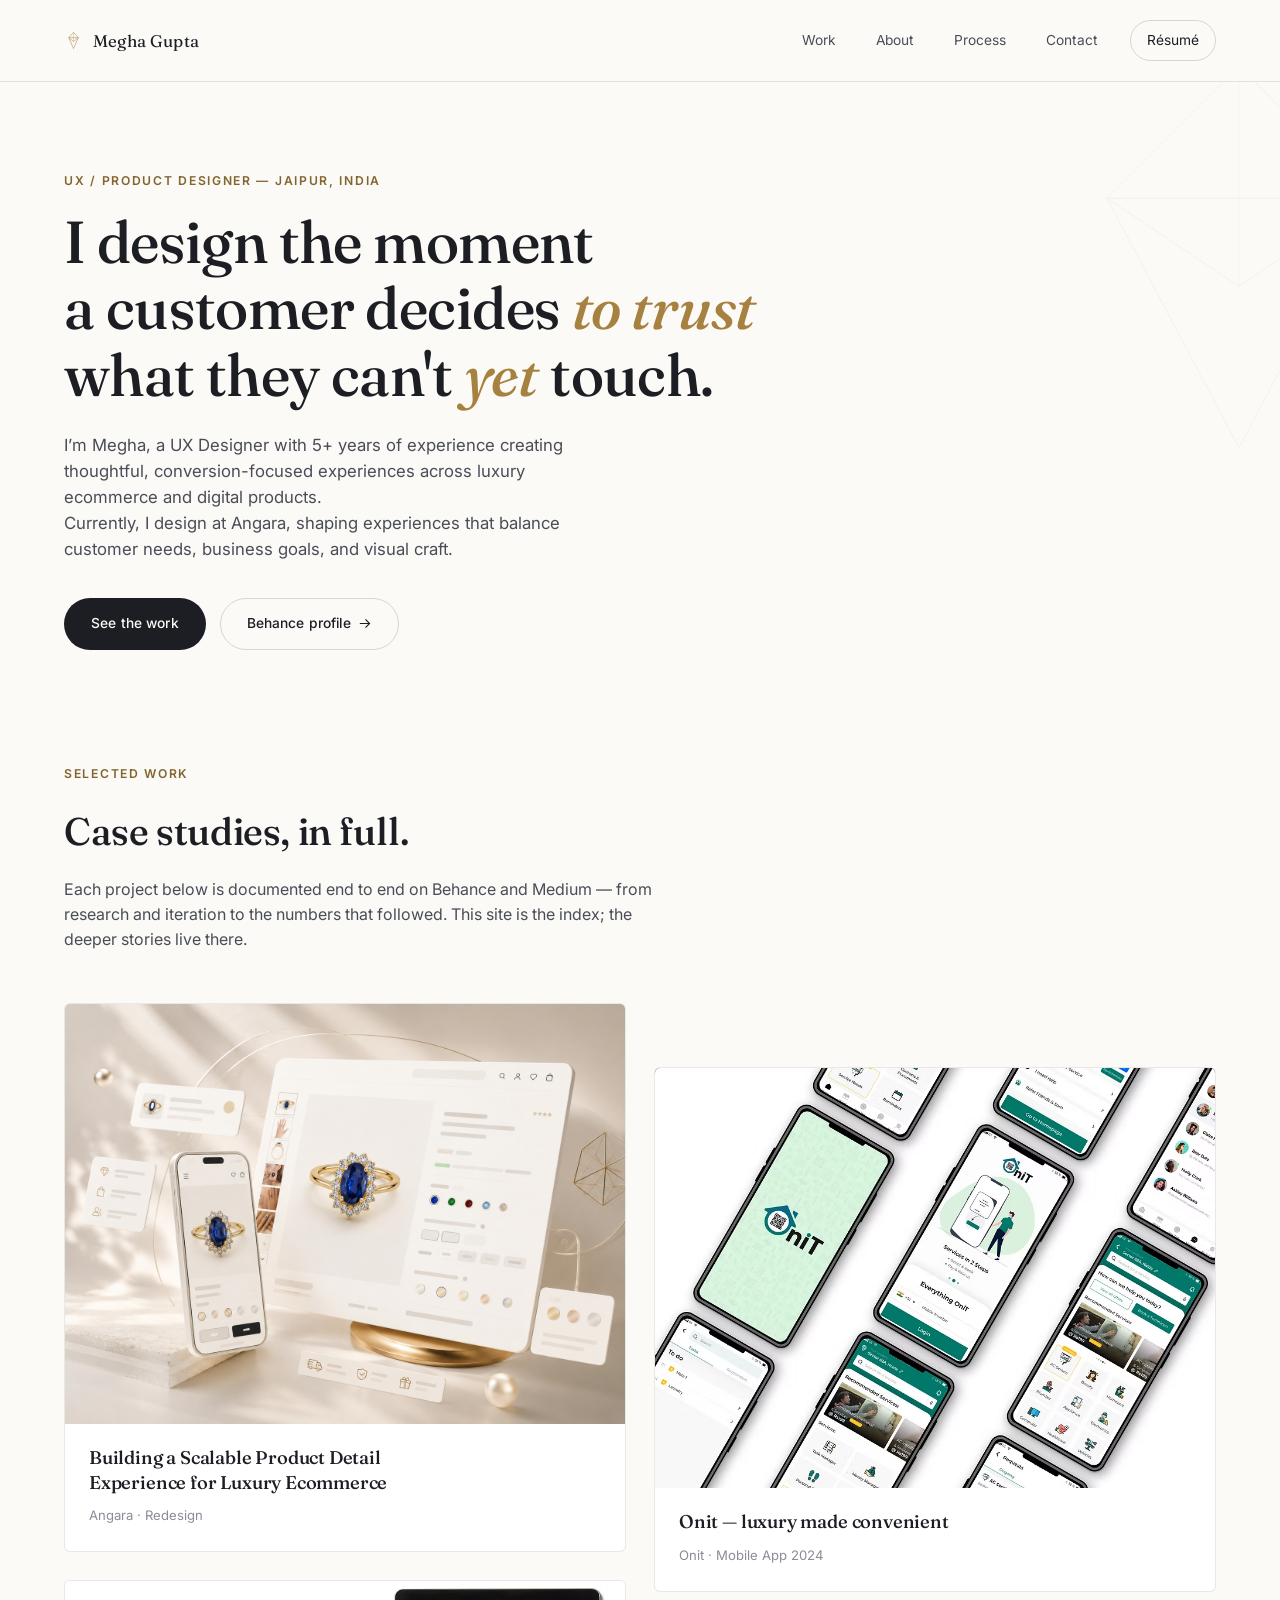
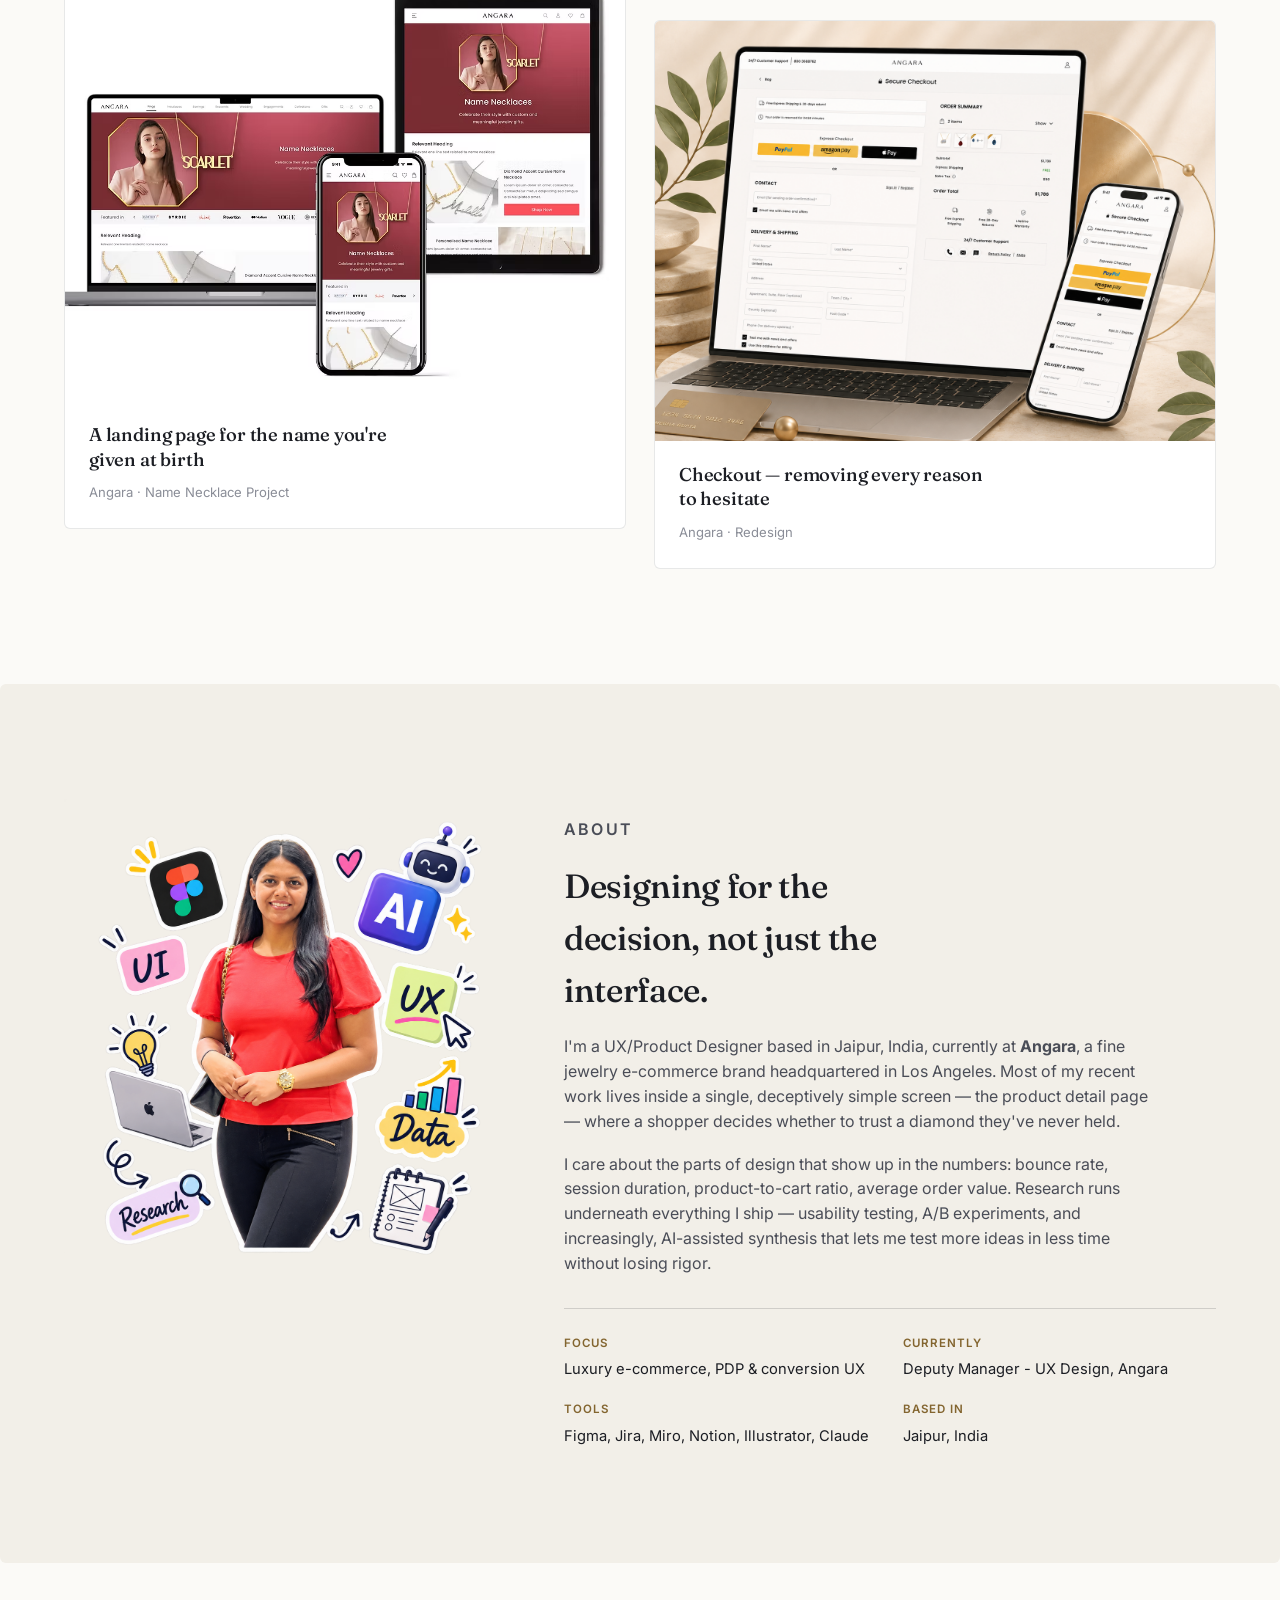
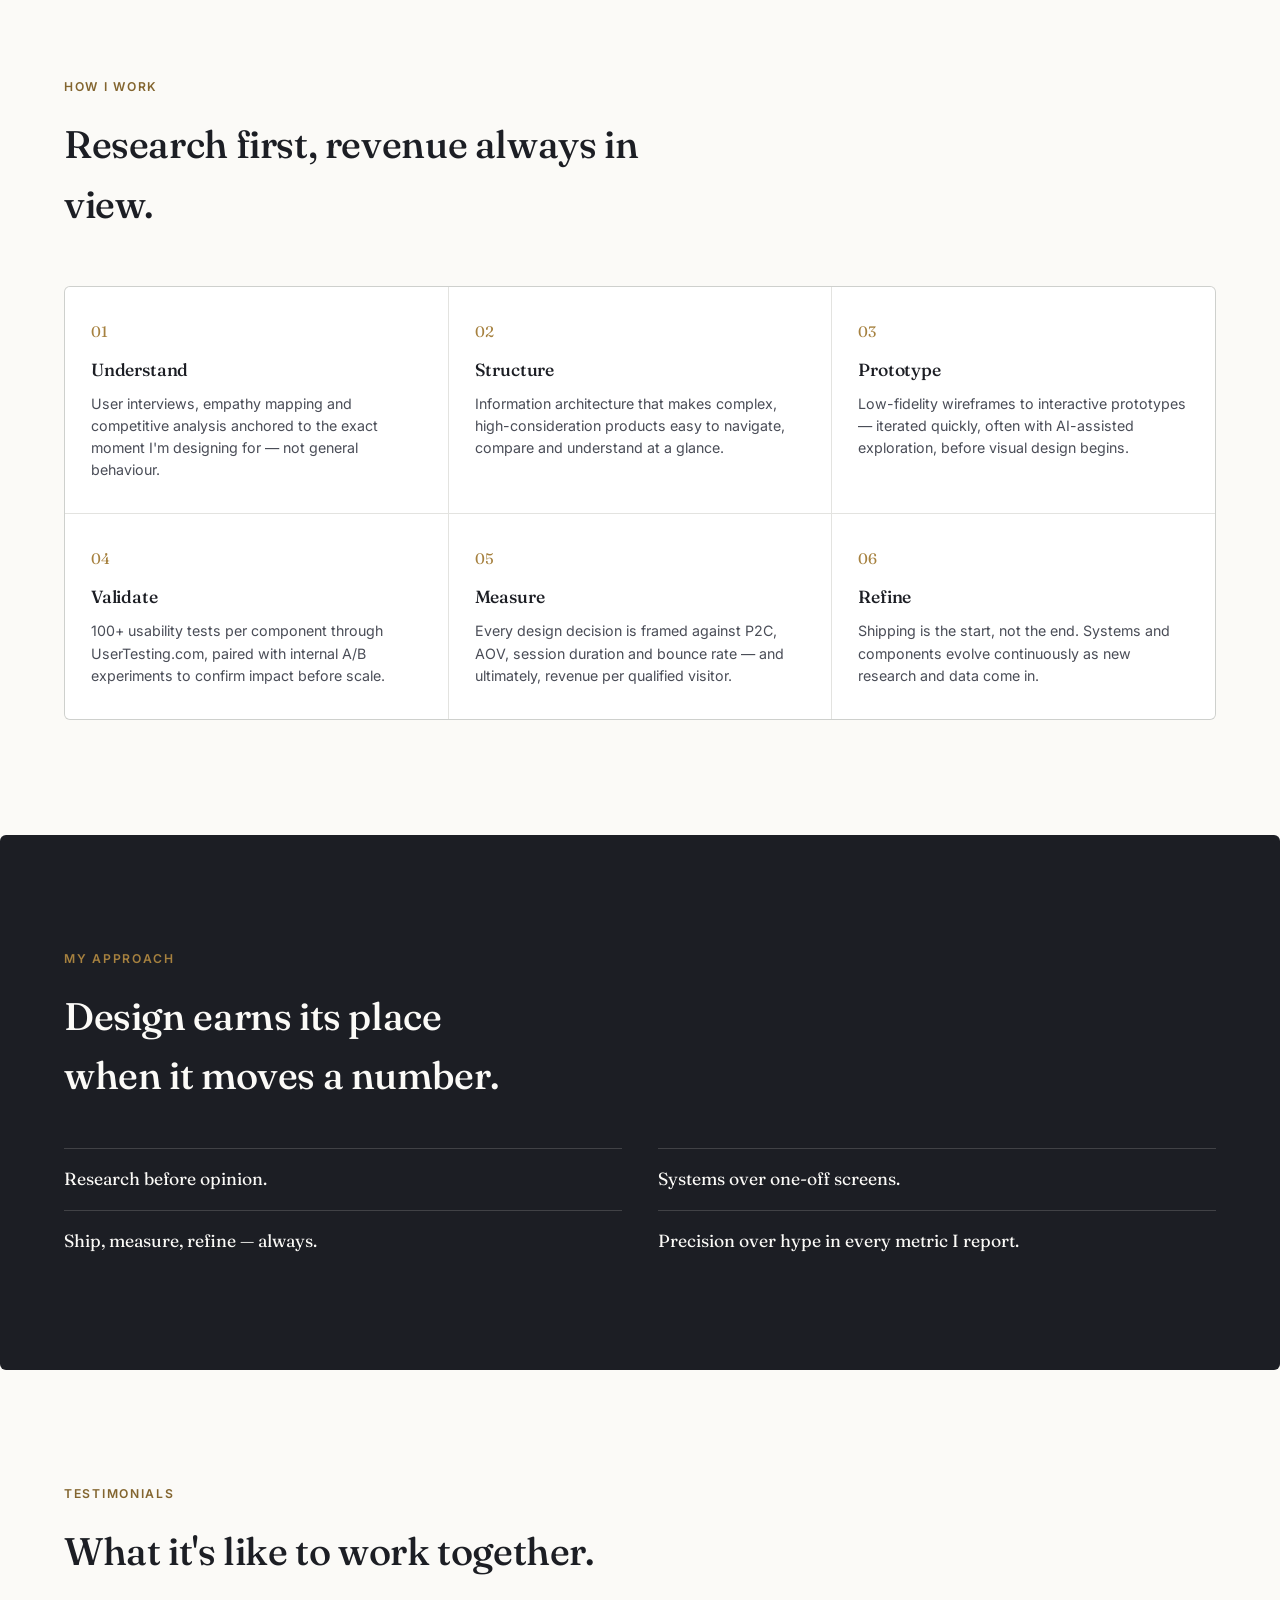
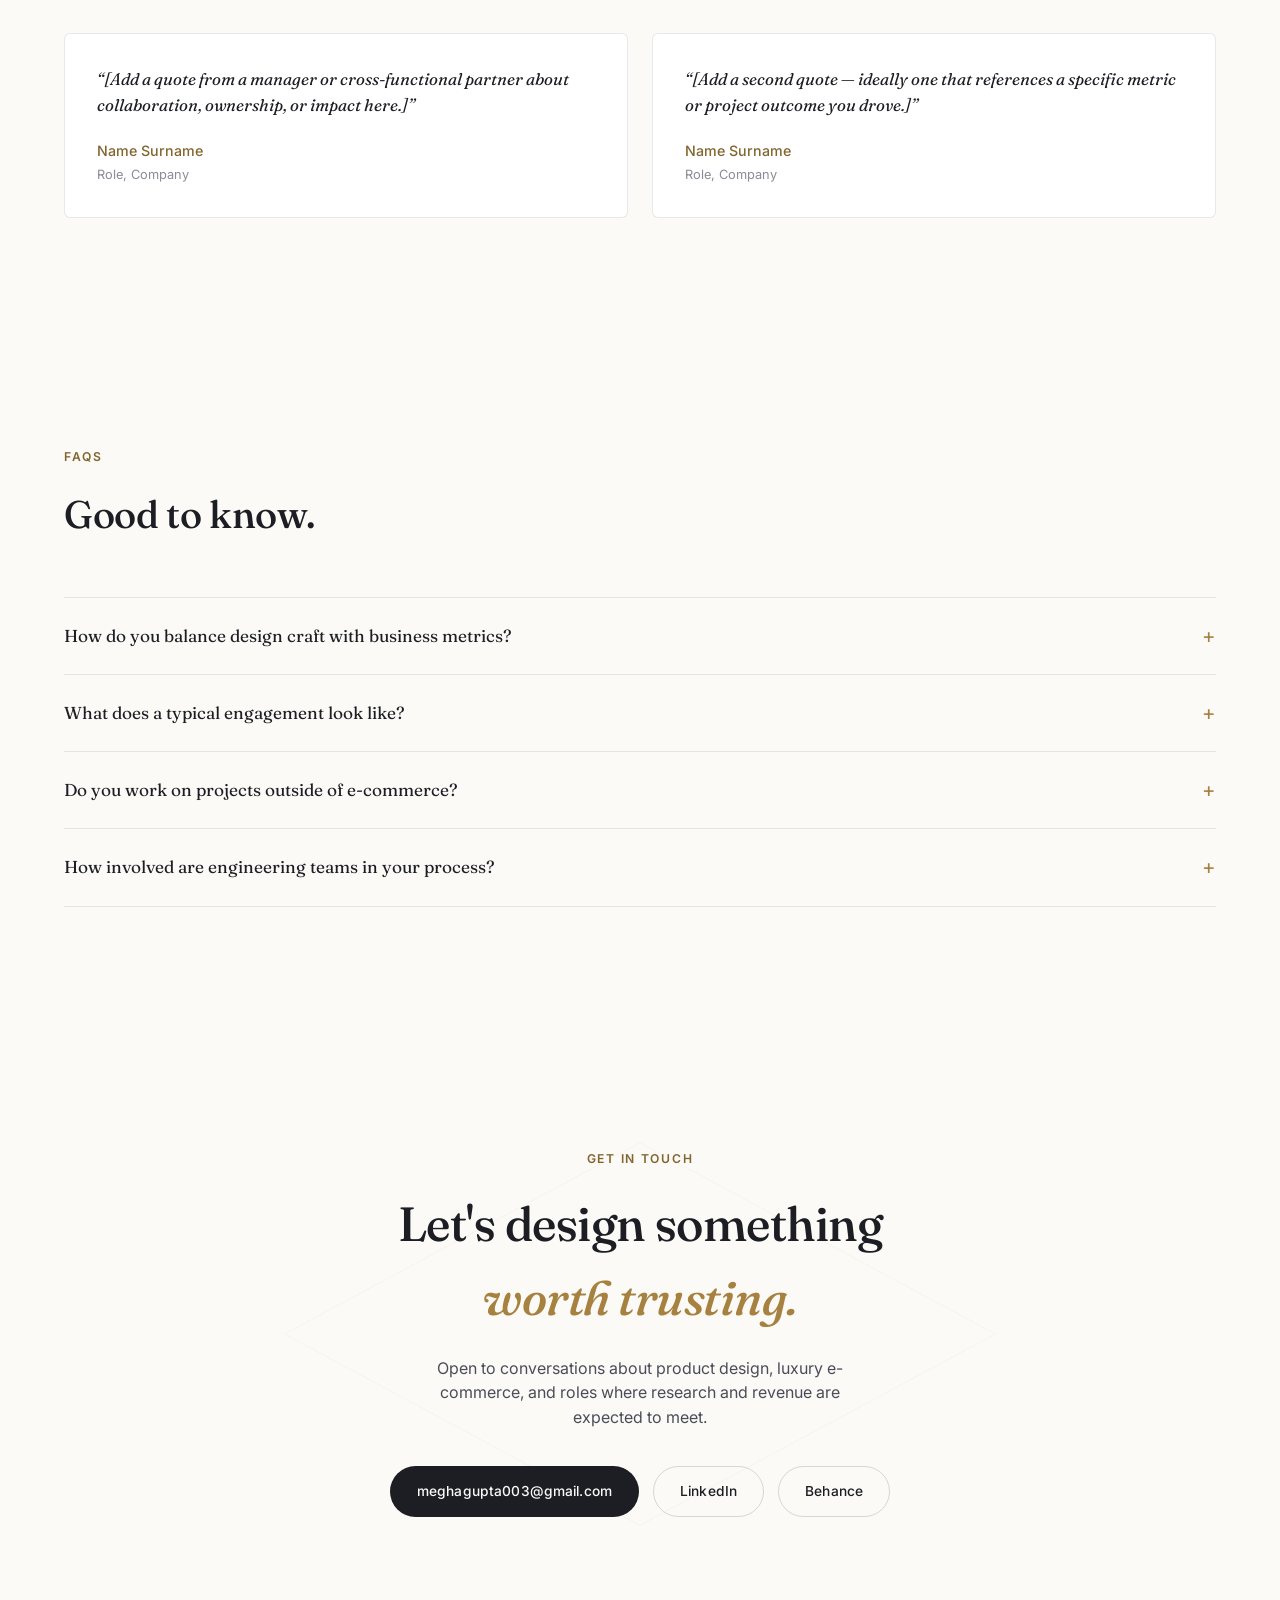
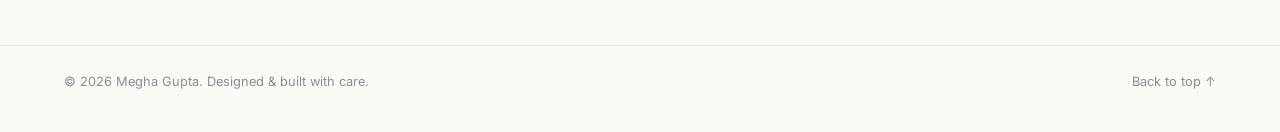
==== commit c716453d: "Update index.html" ====
--- a/index.html
+++ b/index.html
@@ -3,8 +3,8 @@
 <head>
 <meta charset="UTF-8">
 <meta name="viewport" content="width=device-width, initial-scale=1.0">
-<title>Megha Gupta — Senior Product Designer</title>
-<meta name="description" content="Megha Gupta is a Senior UX Designer based in India, currently leading product design at Angara, a fine jewelry e-commerce brand. Selected case studies in luxury e-commerce, PDP design, and conversion-focused UX.">
+<title>Megha Gupta — UX/Product Designer</title>
+<meta name="description" content="Megha Gupta is a UX/Product Designer based in India, currently leading product design at Angara, a fine jewelry e-commerce brand. Selected case studies in luxury e-commerce, PDP design, and conversion-focused UX.">
 
 <link rel="preconnect" href="https://fonts.googleapis.com">
 <link rel="preconnect" href="https://fonts.gstatic.com" crossorigin>
@@ -65,8 +65,7 @@
       </h1>
       <p class="hero-sub reveal">
         I’m Megha, a UX Designer with 5+ years of experience creating thoughtful, conversion-focused experiences across luxury ecommerce and digital products.
-
-Currently, I design at Angara, shaping experiences that balance customer needs, business goals, and visual craft.
+        <br>Currently, I design at Angara, shaping experiences that balance customer needs, business goals, and visual craft.
       </p>
       <div class="hero-cta reveal">
         <a href="#work" class="btn btn-primary">See the work</a>
@@ -140,7 +139,7 @@
     <div class="section-head">
       <p class="eyebrow reveal">Selected work</p>
       <h2 class="reveal">Case studies, in full.</h2>
-      <p class="section-sub reveal">Each project below is documented end to end on Behance — research, iteration, and the numbers that followed. This site is the index; Behance is where the story lives.</p>
+      <p class="section-sub reveal">Each project below is documented end to end on Behance and Medium — from research and iteration to the numbers that followed. This site is the index; the deeper stories live there.</p>
     </div>
 
     <div class="case-grid">
@@ -216,12 +215,12 @@
       <div class="about-copy reveal">
         <p class="eyebrow">About</p>
         <h2>Designing for the decision, not just the interface.</h2>
-        <p>I'm a Senior UX Designer based in Jaipur, India, currently at <strong>Angara</strong>, a fine jewelry e-commerce brand headquartered in Los Angeles. Most of my recent work lives inside a single, deceptively simple screen — the product detail page — where a shopper decides whether to trust a diamond they've never held.</p>
+        <p>I'm a UX/Product Designer based in Jaipur, India, currently at <strong>Angara</strong>, a fine jewelry e-commerce brand headquartered in Los Angeles. Most of my recent work lives inside a single, deceptively simple screen — the product detail page — where a shopper decides whether to trust a diamond they've never held.</p>
         <p>I care about the parts of design that show up in the numbers: bounce rate, session duration, product-to-cart ratio, average order value. Research runs underneath everything I ship — usability testing, A/B experiments, and increasingly, AI-assisted synthesis that lets me test more ideas in less time without losing rigor.</p>
         <div class="about-facts">
           <div><span>Focus</span>Luxury e-commerce, PDP &amp; conversion UX</div>
-          <div><span>Currently</span>Senior UX Designer, Angara</div>
-          <div><span>Tools</span>Figma, UserTesting.com, internal A/B tooling</div>
+          <div><span>Currently</span>Deputy Manager - UX Design, Angara</div>
+          <div><span>Tools</span>Figma, Jira, Miro, Notion, Illustrator, Claude</div>
           <div><span>Based in</span>Jaipur, India</div>
         </div>
       </div>
--- a/styles.css
+++ b/styles.css
@@ -489,12 +489,43 @@
    =========================================================== */
 .about{ background: var(--paper-dim); border-radius: var(--radius); }
 .about-grid{ display: grid; grid-template-columns: 440px 1fr; gap: 60px; align-items: start; }
-.portrait-frame{
+/* .portrait-frame{
   aspect-ratio: 1 / 1.5; border: 1px solid var(--line); border-radius: var(--radius);
   display: flex; align-items: center; justify-content: center;
   background: linear-gradient(160deg, var(--gold-tint), #fff);
 }
-.portrait-frame svg{ width: 52%; height: 52%; color: var(--gold); opacity: .65; }
+.portrait-frame svg{ display: block;
+
+  width: 100%;
+  height: 100%;
+
+  /*
+   * Cover fills the complete 4:3 container.
+   * Since your PDP cover is also 4:3,
+   * there should be no meaningful cropping.
+   */
+  object-fit: cover;
+
+  object-position: center; } */
+.portrait-frame {
+  aspect-ratio: 2 / 3;
+  border: 1px solid var(--line);
+  border-radius: var(--radius);
+  display: flex;
+  align-items: center;
+  justify-content: center;
+  background: linear-gradient(160deg, var(--gold-tint), #fff);
+  overflow: hidden;
+}
+
+.portrait-frame img {
+  display: block;
+  width: 100%;
+  height: 100%;
+  object-fit: contain;
+  object-position: center center;
+}
+
 .about-copy h2{ font-size: clamp(1.6rem,2.8vw,2.1rem); margin-top: 12px; max-width: 16ch; }
 .about-copy p{ margin-top: 18px; color: var(--ink-soft); font-size: 1rem; max-width: 60ch; }
 .about-facts{
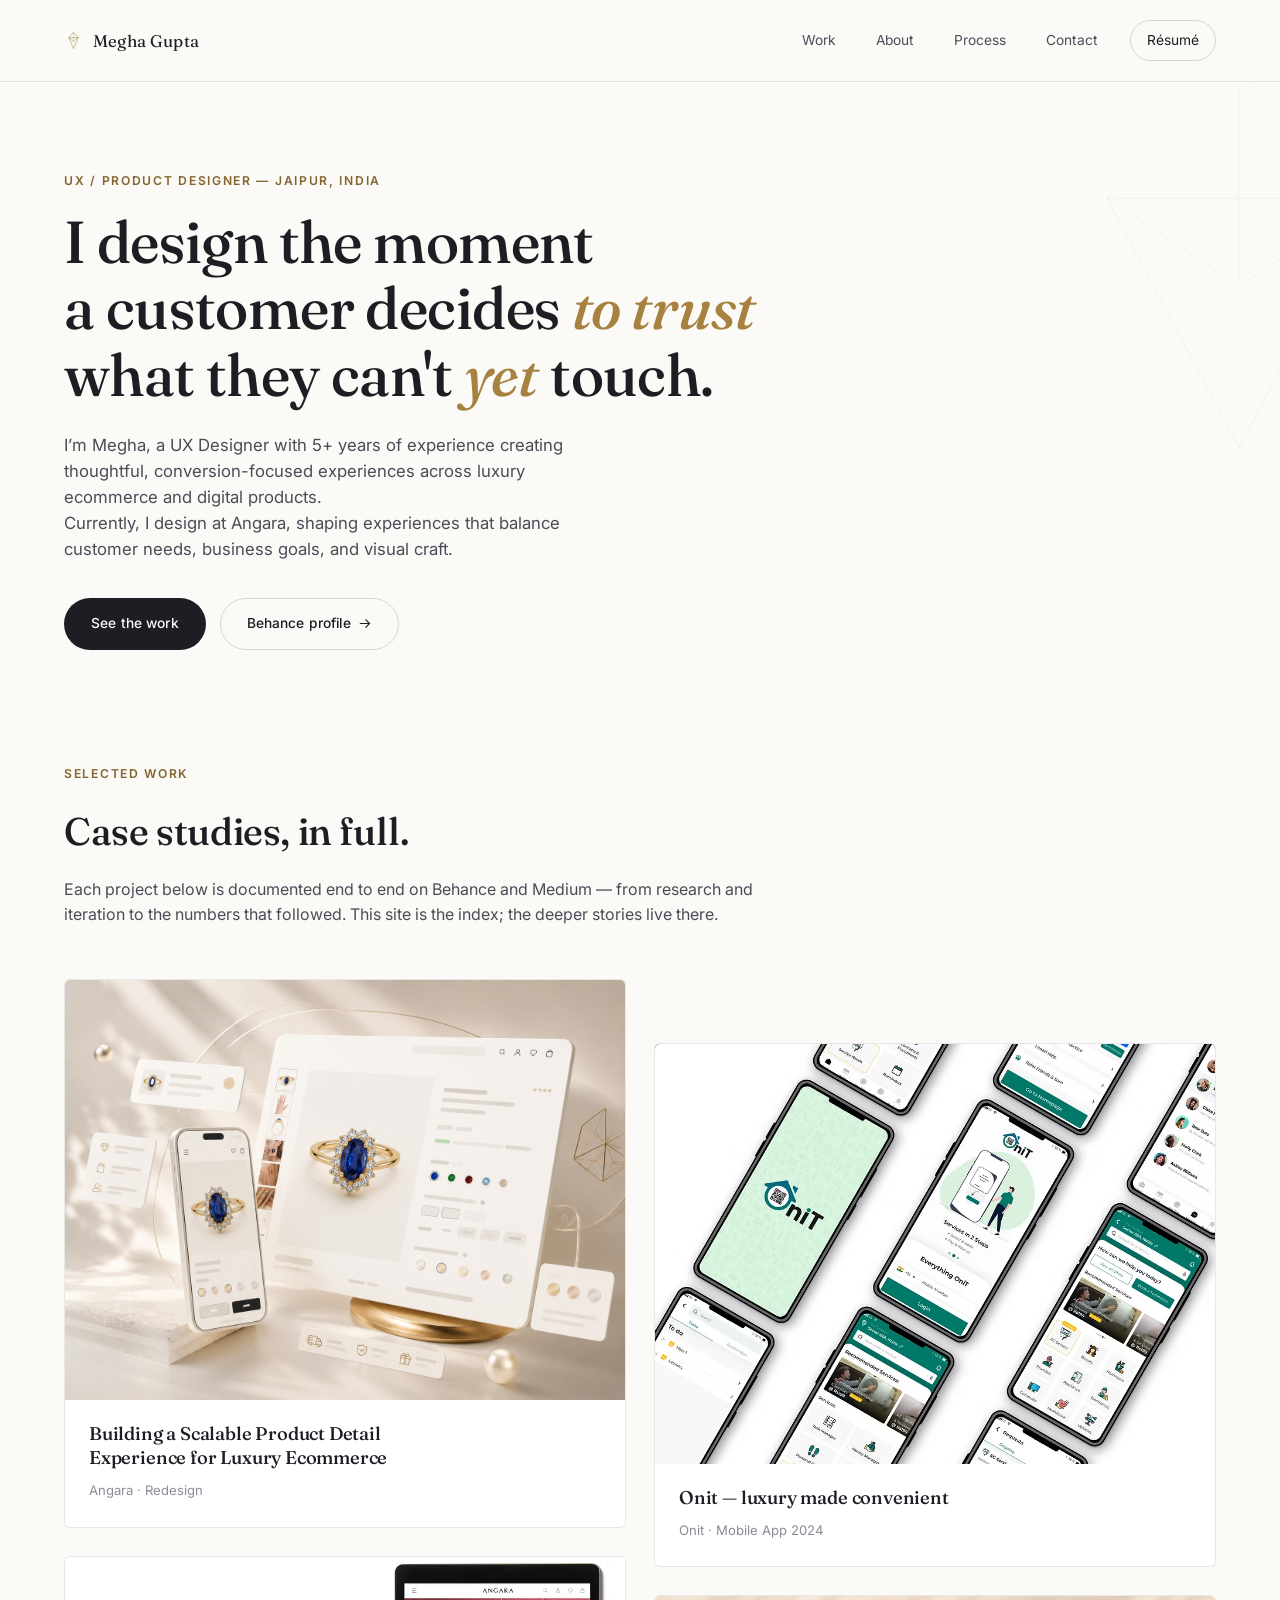
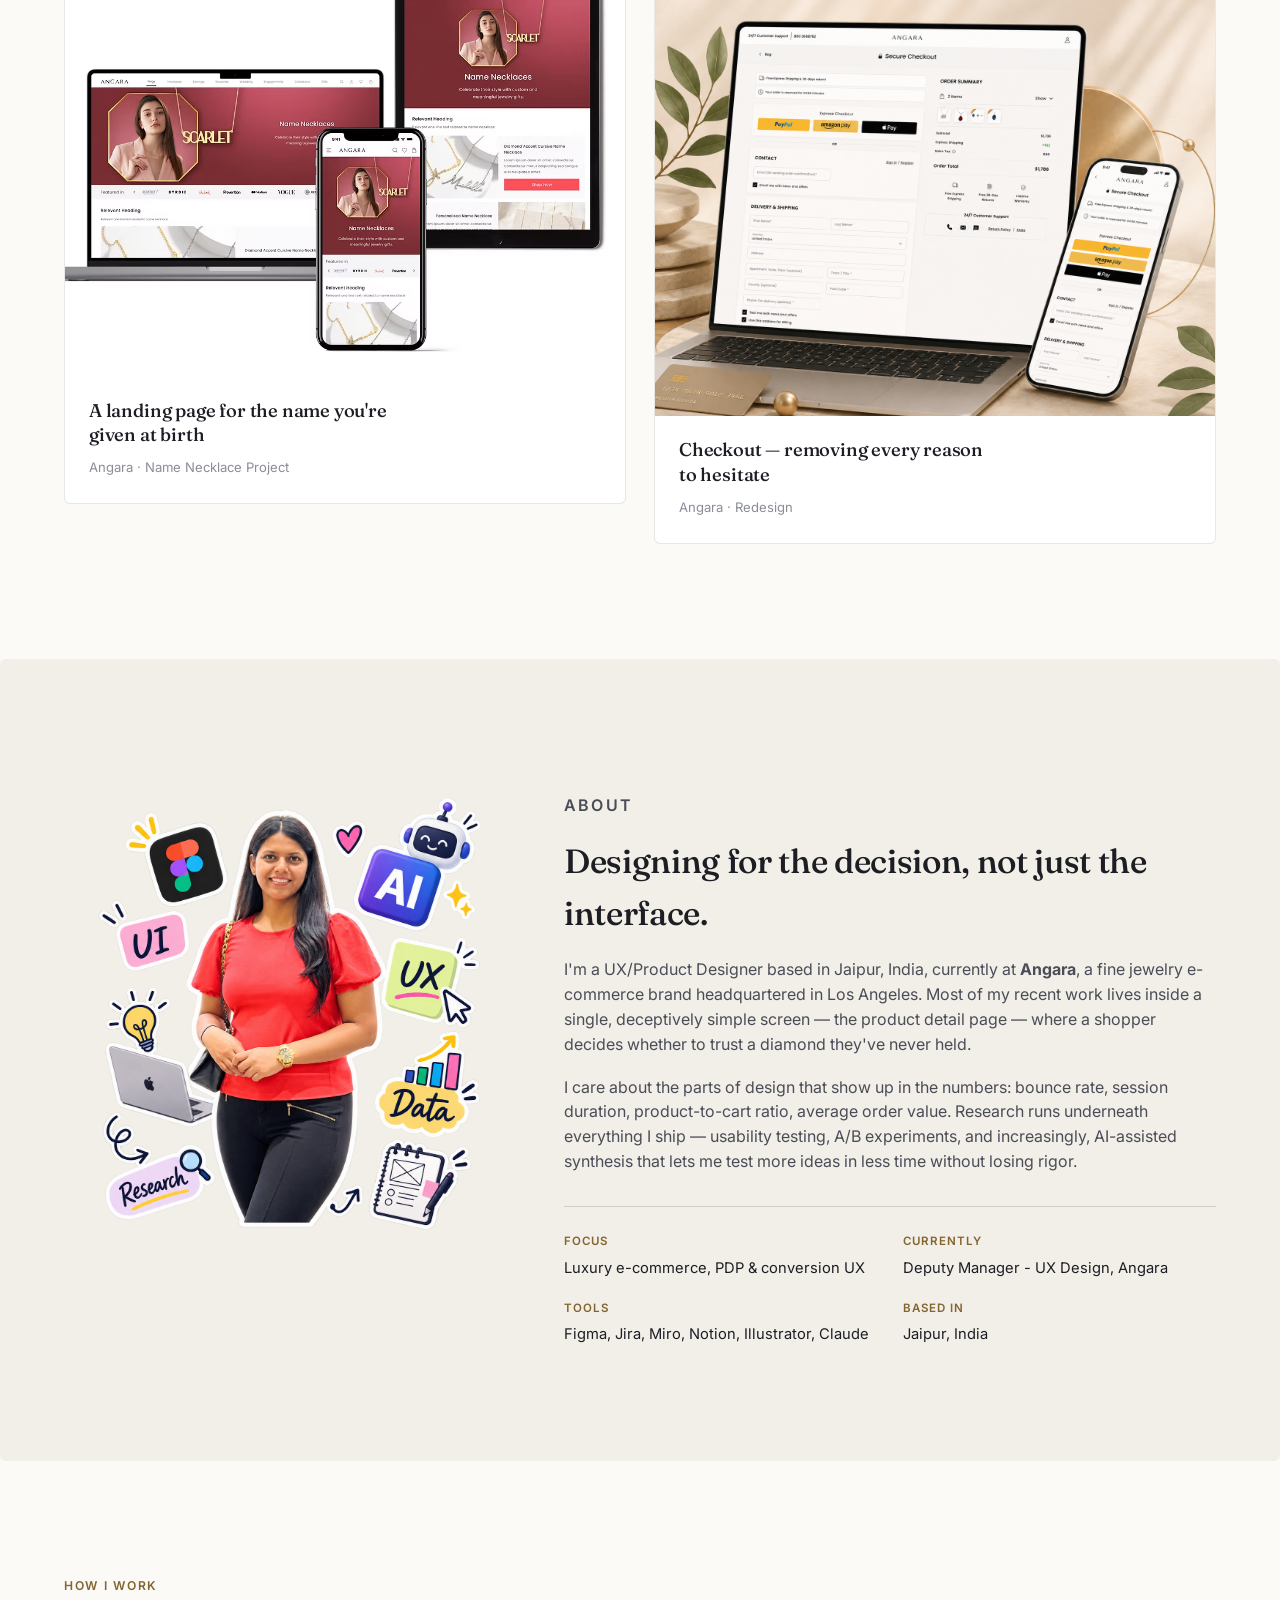
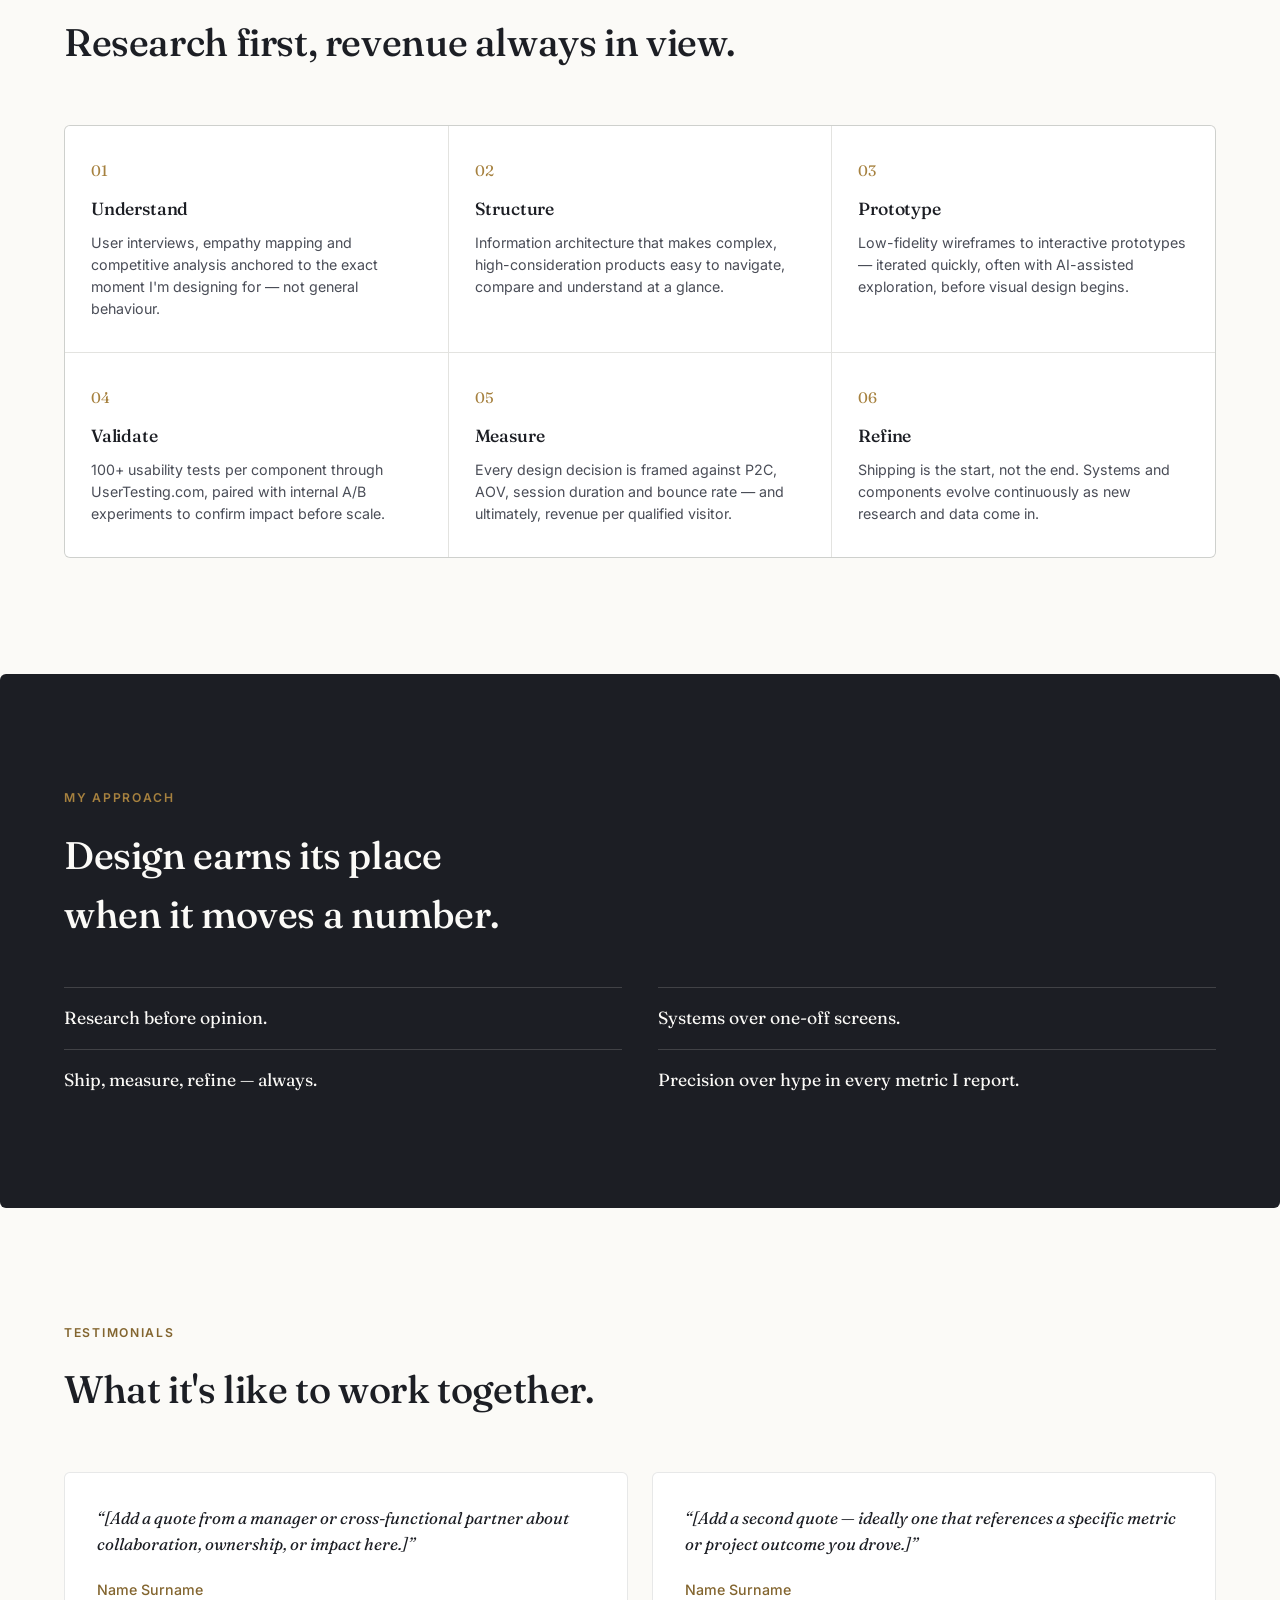
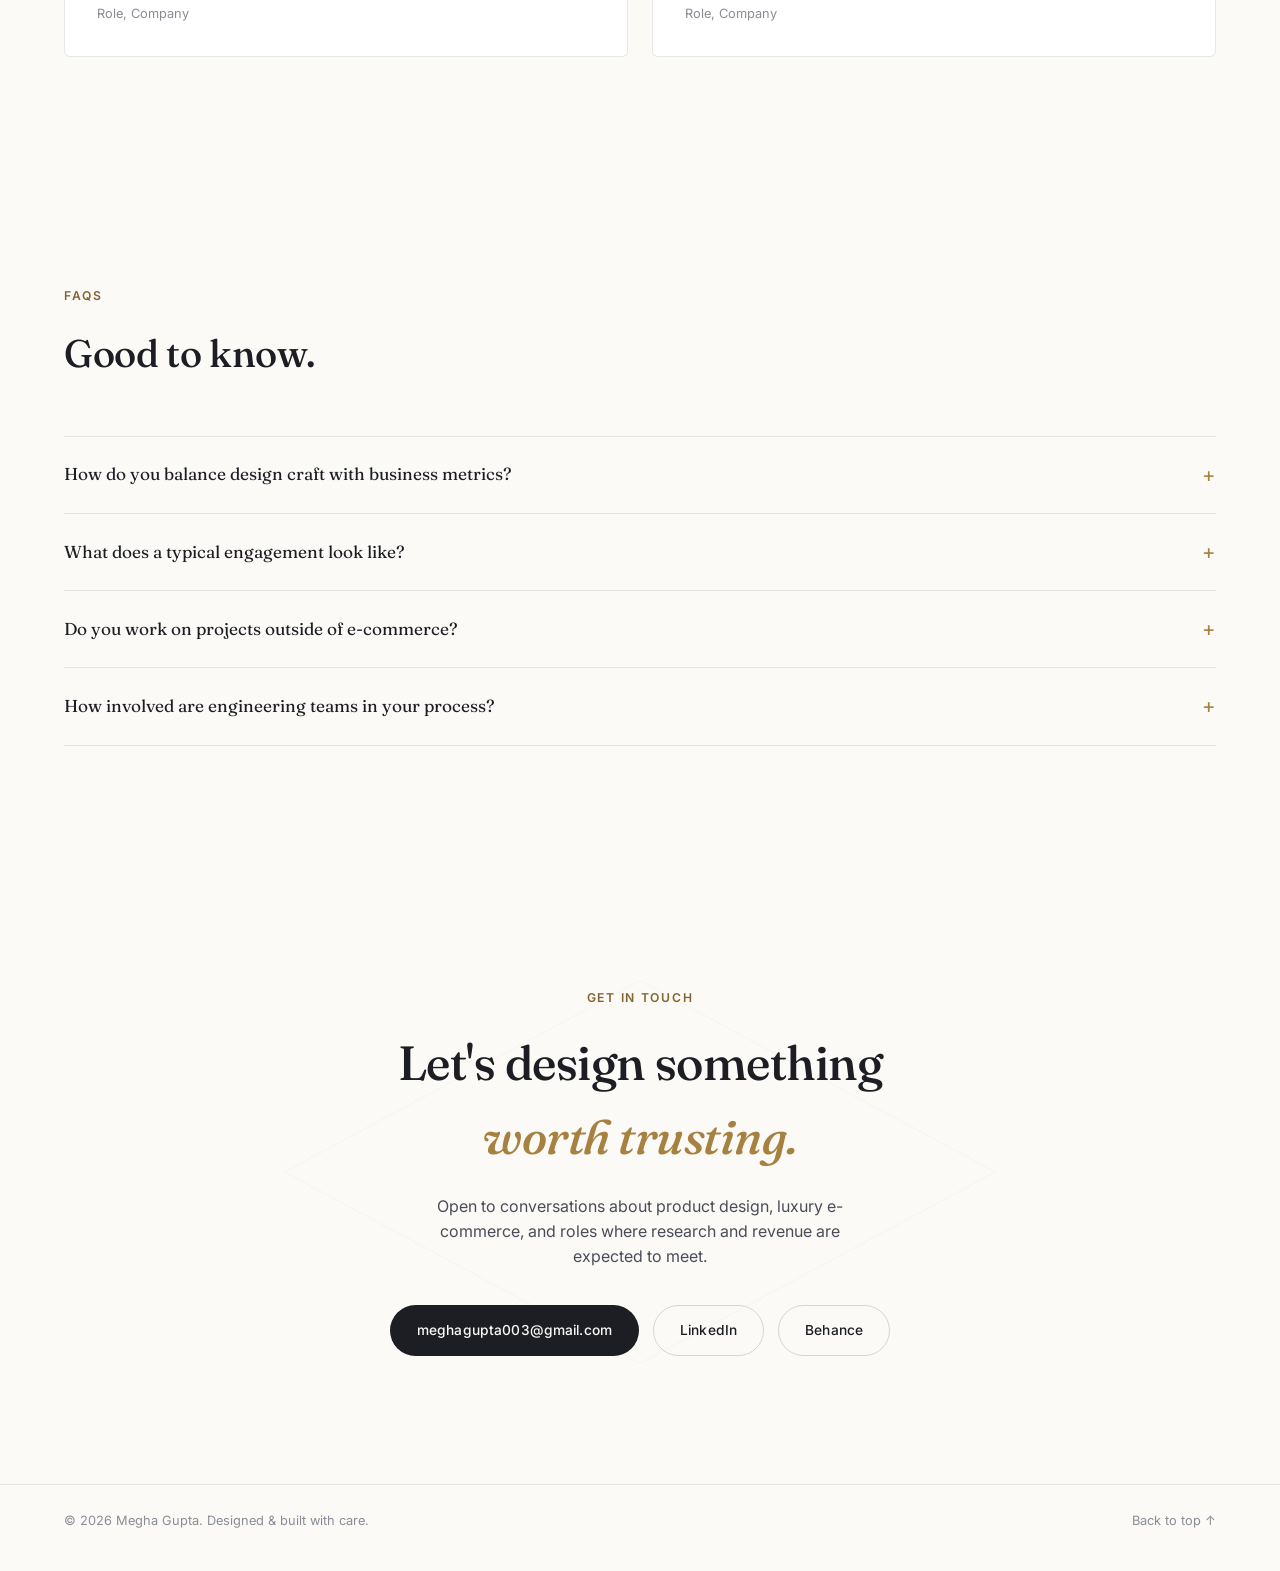
==== commit 889bcee0: "Update index.html" ====
--- a/index.html
+++ b/index.html
@@ -35,7 +35,7 @@
     <a href="#about">About</a>
     <a href="#process">Process</a>
     <a href="#contact">Contact</a>
-    <a class="resume-link" href="assets/Megha-Gupta-Resume.pdf" target="_blank" rel="noopener">Résumé</a>
+    <a class="resume-link" href="assets/Resume_Megha_2026.pdf" target="_blank" rel="noopener">Résumé</a>
   </nav>
 
   <button class="nav-toggle" id="navToggle" aria-label="Toggle navigation" aria-expanded="false">
--- a/styles.css
+++ b/styles.css
@@ -192,7 +192,7 @@
    Section shared / alignment system
    =========================================================== */
 section{ padding: var(--section-y) var(--pad); max-width: var(--max); margin: 0 auto; }
-.section-head{ max-width: 620px; margin-bottom: 52px; }
+.section-head{ max-width: 700px; margin-bottom: 52px; }
 .section-head h2{ font-size: clamp(1.7rem,3.2vw,2.4rem); margin-top: 12px; }
 .section-sub{ margin-top: 16px; color: var(--ink-soft); font-size: 1rem; }
 
@@ -526,8 +526,8 @@
   object-position: center center;
 }
 
-.about-copy h2{ font-size: clamp(1.6rem,2.8vw,2.1rem); margin-top: 12px; max-width: 16ch; }
-.about-copy p{ margin-top: 18px; color: var(--ink-soft); font-size: 1rem; max-width: 60ch; }
+.about-copy h2{ font-size: clamp(1.6rem,2.8vw,2.1rem); margin-top: 12px; max-width: 100ch; }
+.about-copy p{ margin-top: 18px; color: var(--ink-soft); font-size: 1rem; max-width: 100ch; }
 .about-facts{
   margin-top: 32px; display: grid; grid-template-columns: 1fr 1fr; gap: 20px 26px;
   border-top: 1px solid var(--line-strong); padding-top: 26px;
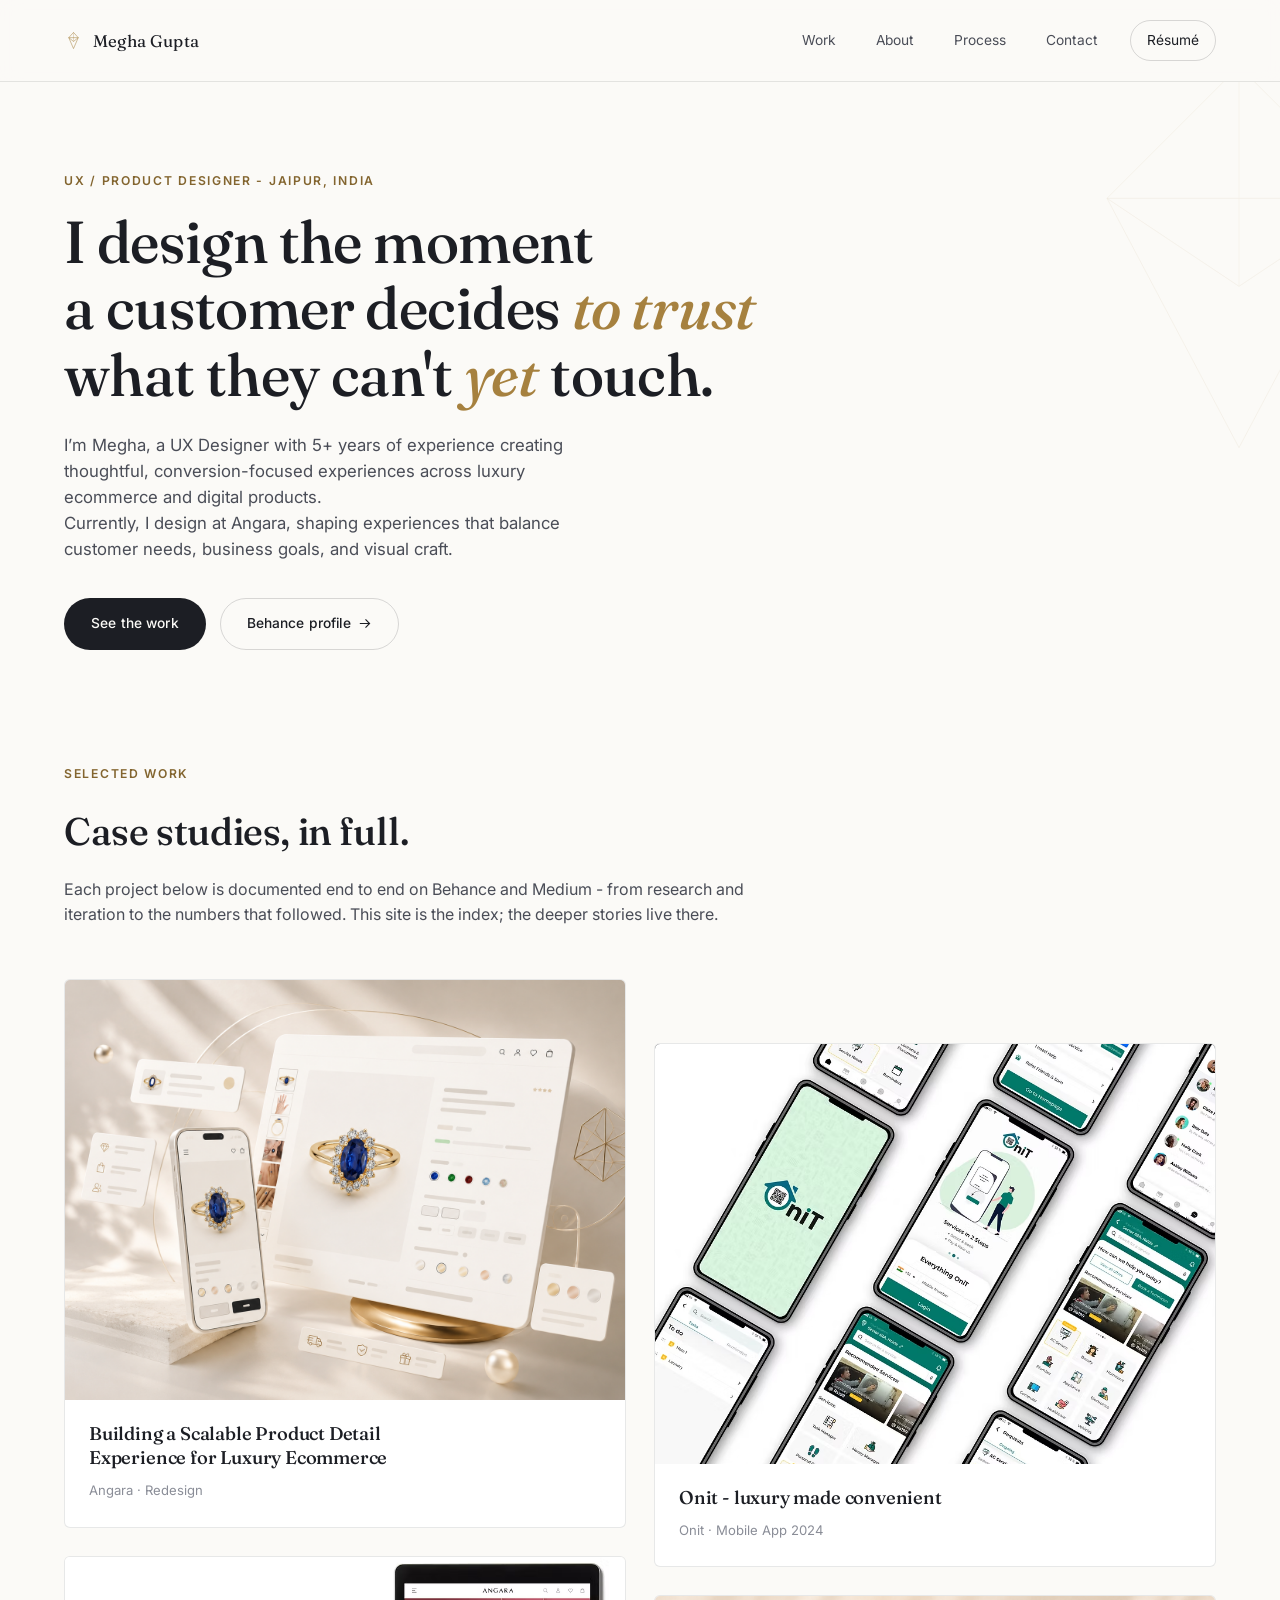
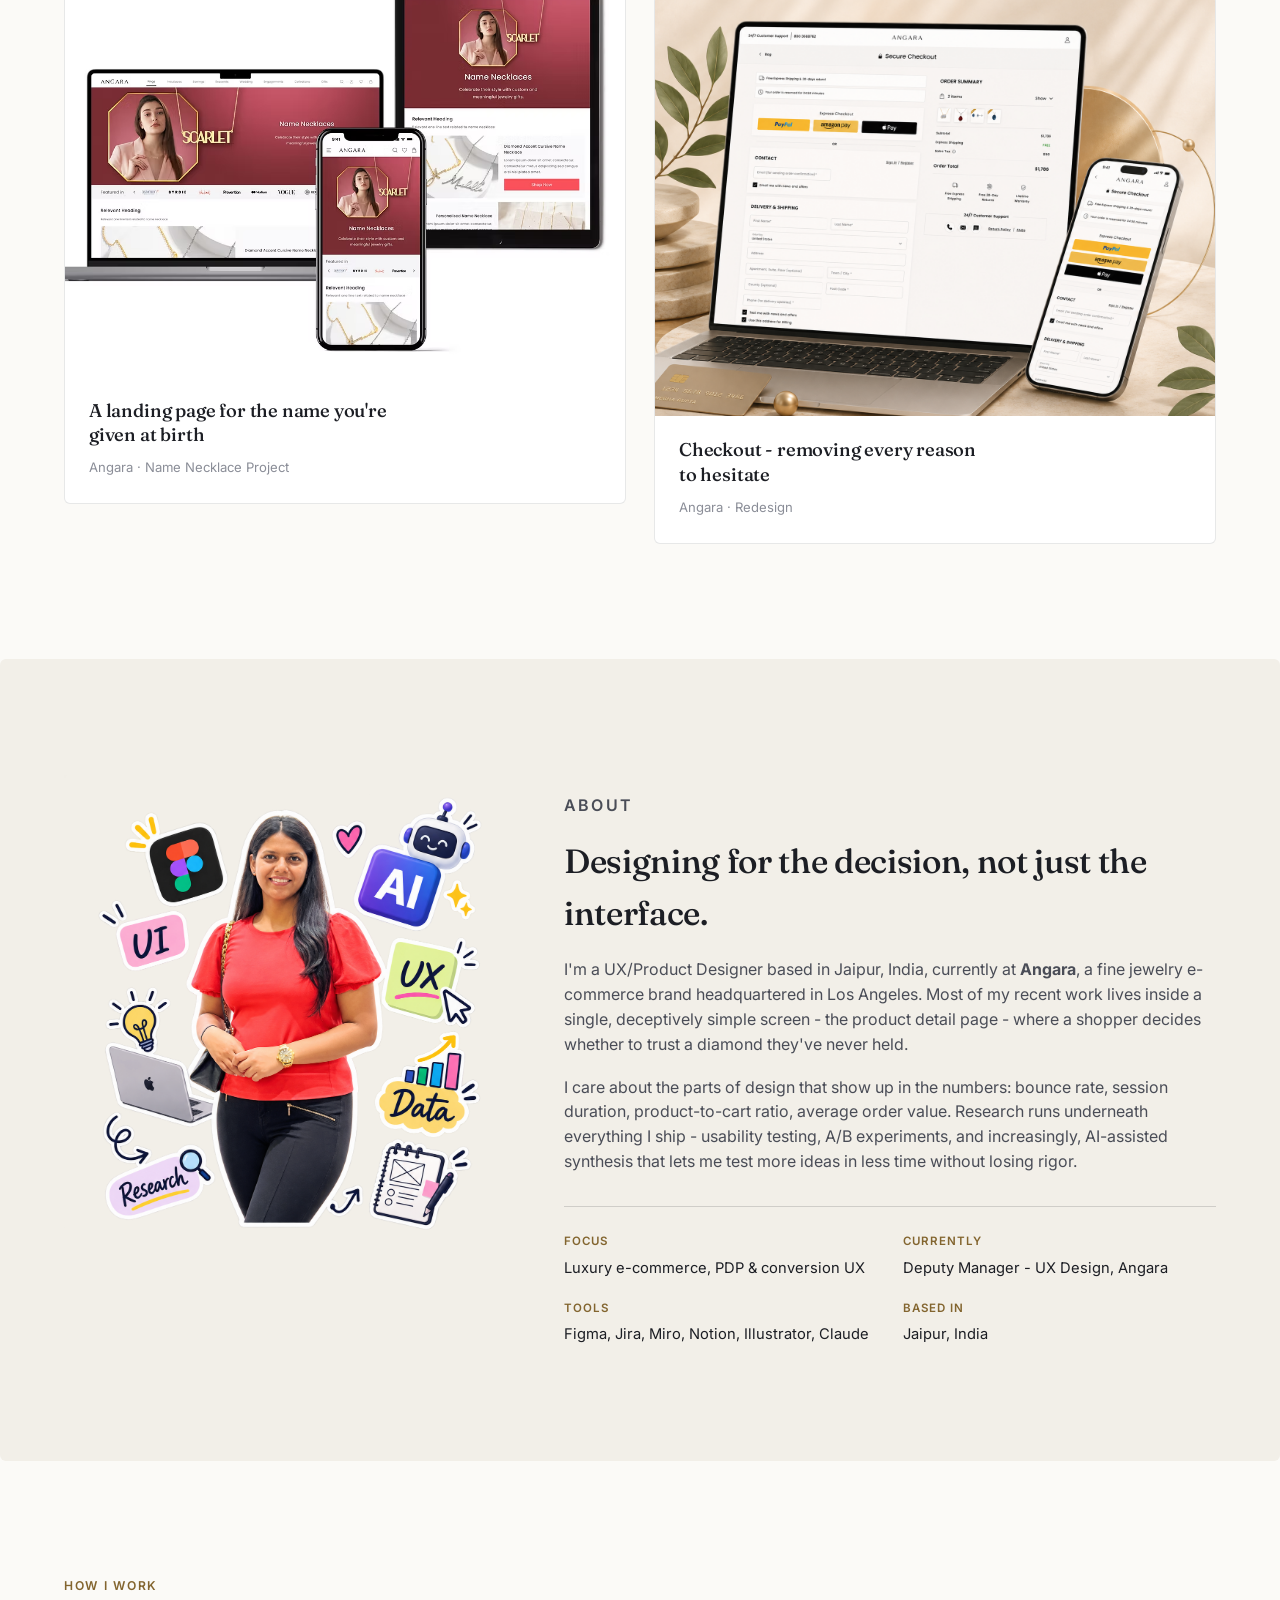
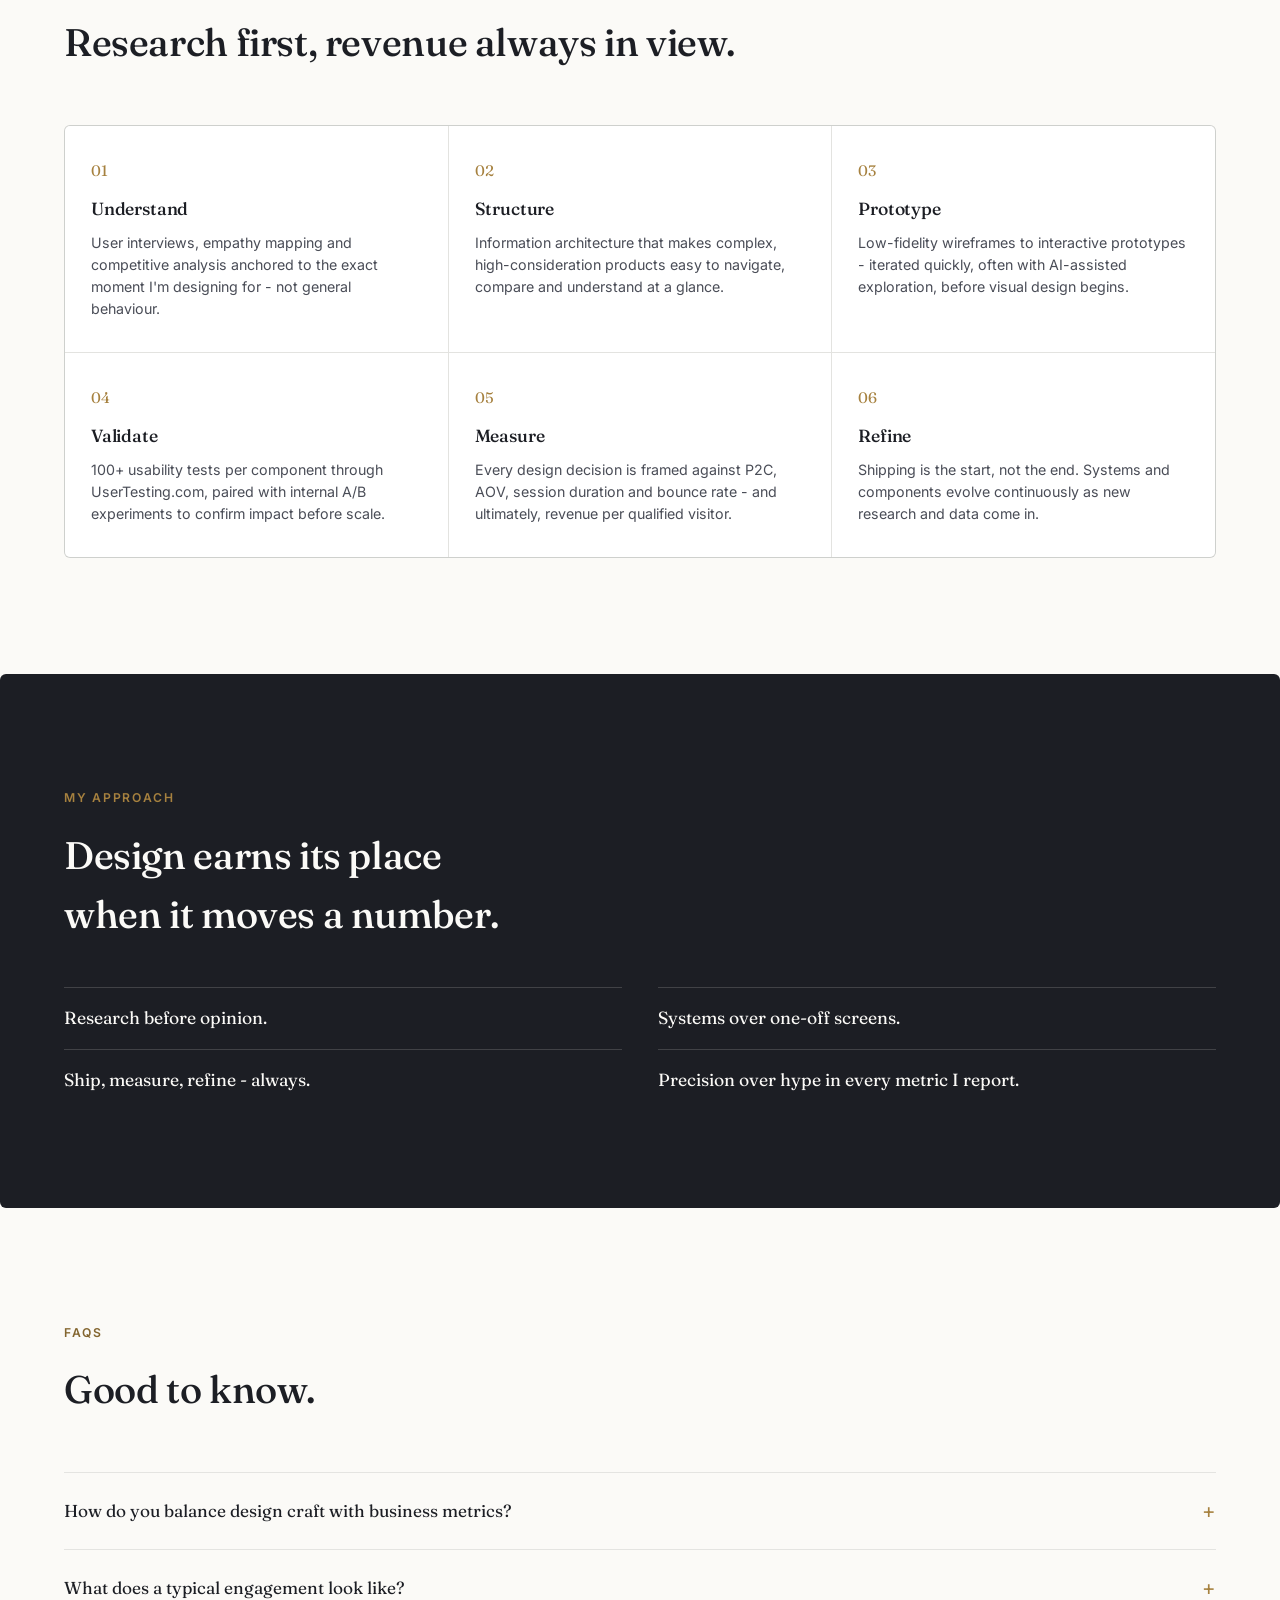
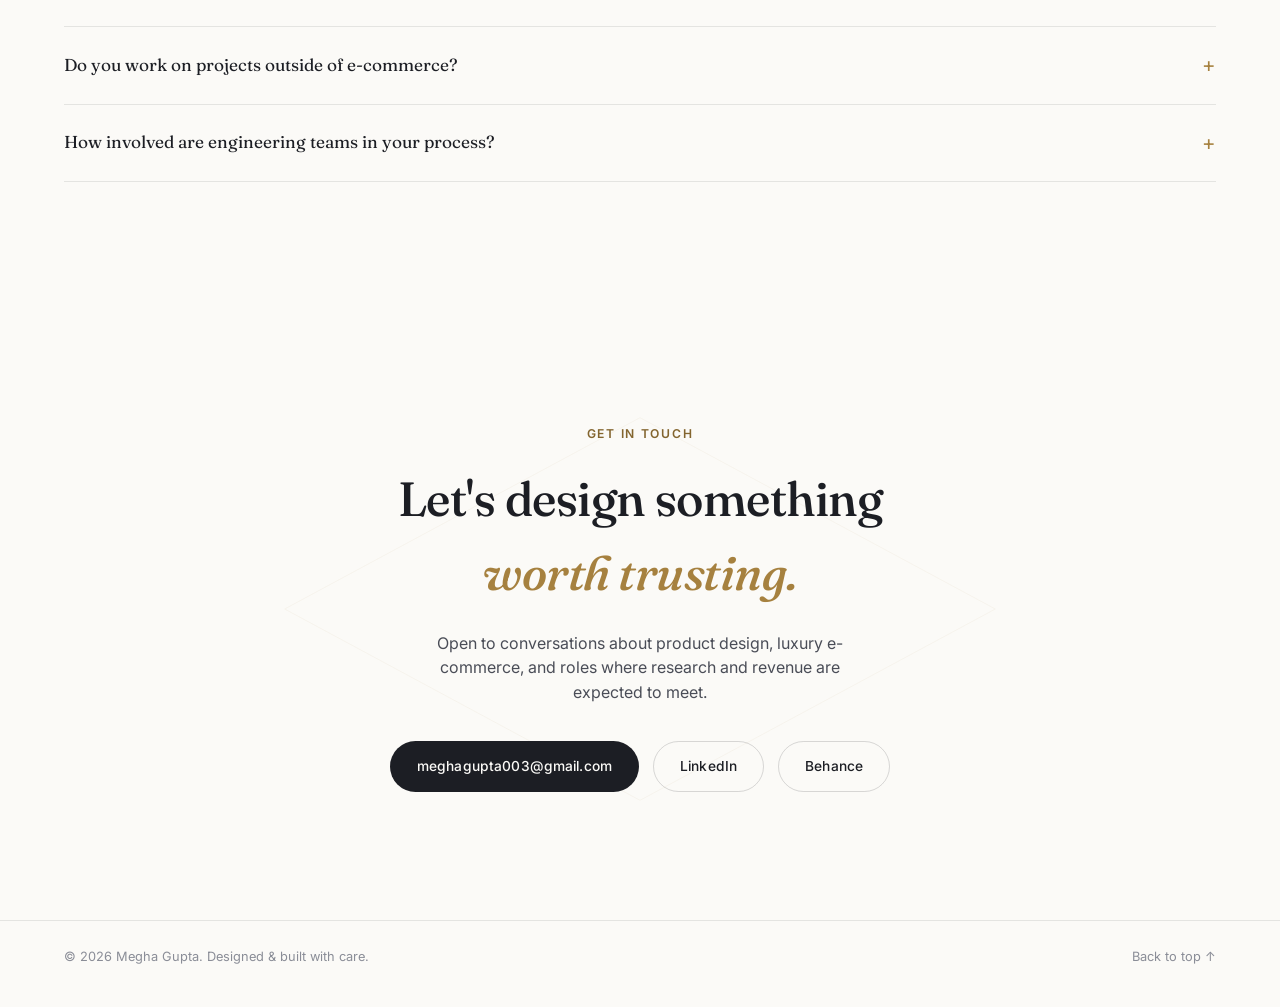
==== commit fea8fb1b: "Update index.html" ====
--- a/index.html
+++ b/index.html
@@ -3,7 +3,7 @@
 <head>
 <meta charset="UTF-8">
 <meta name="viewport" content="width=device-width, initial-scale=1.0">
-<title>Megha Gupta — UX/Product Designer</title>
+<title>Megha Gupta - UX/Product Designer</title>
 <meta name="description" content="Megha Gupta is a UX/Product Designer based in India, currently leading product design at Angara, a fine jewelry e-commerce brand. Selected case studies in luxury e-commerce, PDP design, and conversion-focused UX.">
 
 <link rel="preconnect" href="https://fonts.googleapis.com">
@@ -57,7 +57,7 @@
   <!-- HERO -->
   <section class="hero">
     <div class="hero-inner">
-      <p class="eyebrow reveal">UX / PRODUCT DESIGNER — JAIPUR, INDIA</p>
+      <p class="eyebrow reveal">UX / PRODUCT DESIGNER - JAIPUR, INDIA</p>
       <h1 class="reveal">
         I design the moment<br>
         a customer decides <span class="ink-serif">to trust</span><br>
@@ -139,7 +139,7 @@
     <div class="section-head">
       <p class="eyebrow reveal">Selected work</p>
       <h2 class="reveal">Case studies, in full.</h2>
-      <p class="section-sub reveal">Each project below is documented end to end on Behance and Medium — from research and iteration to the numbers that followed. This site is the index; the deeper stories live there.</p>
+      <p class="section-sub reveal">Each project below is documented end to end on Behance and Medium - from research and iteration to the numbers that followed. This site is the index; the deeper stories live there.</p>
     </div>
 
     <div class="case-grid">
@@ -180,7 +180,7 @@
     >
           </div>
           <div class="case-caption">
-            <h3>Onit — luxury made convenient</h3>
+            <h3>Onit - luxury made convenient</h3>
             <span class="case-meta">Onit · Mobile App 2024</span>
           </div>
         </a>
@@ -193,7 +193,7 @@
     >
           </div>
           <div class="case-caption">
-            <h3>Checkout — removing every reason to hesitate</h3>
+            <h3>Checkout - removing every reason to hesitate</h3>
             <span class="case-meta">Angara · Redesign</span>
           </div>
         </a>
@@ -215,8 +215,8 @@
       <div class="about-copy reveal">
         <p class="eyebrow">About</p>
         <h2>Designing for the decision, not just the interface.</h2>
-        <p>I'm a UX/Product Designer based in Jaipur, India, currently at <strong>Angara</strong>, a fine jewelry e-commerce brand headquartered in Los Angeles. Most of my recent work lives inside a single, deceptively simple screen — the product detail page — where a shopper decides whether to trust a diamond they've never held.</p>
-        <p>I care about the parts of design that show up in the numbers: bounce rate, session duration, product-to-cart ratio, average order value. Research runs underneath everything I ship — usability testing, A/B experiments, and increasingly, AI-assisted synthesis that lets me test more ideas in less time without losing rigor.</p>
+        <p>I'm a UX/Product Designer based in Jaipur, India, currently at <strong>Angara</strong>, a fine jewelry e-commerce brand headquartered in Los Angeles. Most of my recent work lives inside a single, deceptively simple screen - the product detail page - where a shopper decides whether to trust a diamond they've never held.</p>
+        <p>I care about the parts of design that show up in the numbers: bounce rate, session duration, product-to-cart ratio, average order value. Research runs underneath everything I ship - usability testing, A/B experiments, and increasingly, AI-assisted synthesis that lets me test more ideas in less time without losing rigor.</p>
         <div class="about-facts">
           <div><span>Focus</span>Luxury e-commerce, PDP &amp; conversion UX</div>
           <div><span>Currently</span>Deputy Manager - UX Design, Angara</div>
@@ -237,7 +237,7 @@
       <div class="process-card reveal">
         <span class="process-num">01</span>
         <h3>Understand</h3>
-        <p>User interviews, empathy mapping and competitive analysis anchored to the exact moment I'm designing for — not general behaviour.</p>
+        <p>User interviews, empathy mapping and competitive analysis anchored to the exact moment I'm designing for - not general behaviour.</p>
       </div>
       <div class="process-card reveal">
         <span class="process-num">02</span>
@@ -247,7 +247,7 @@
       <div class="process-card reveal">
         <span class="process-num">03</span>
         <h3>Prototype</h3>
-        <p>Low-fidelity wireframes to interactive prototypes — iterated quickly, often with AI-assisted exploration, before visual design begins.</p>
+        <p>Low-fidelity wireframes to interactive prototypes - iterated quickly, often with AI-assisted exploration, before visual design begins.</p>
       </div>
       <div class="process-card reveal">
         <span class="process-num">04</span>
@@ -257,7 +257,7 @@
       <div class="process-card reveal">
         <span class="process-num">05</span>
         <h3>Measure</h3>
-        <p>Every design decision is framed against P2C, AOV, session duration and bounce rate — and ultimately, revenue per qualified visitor.</p>
+        <p>Every design decision is framed against P2C, AOV, session duration and bounce rate - and ultimately, revenue per qualified visitor.</p>
       </div>
       <div class="process-card reveal">
         <span class="process-num">06</span>
@@ -279,7 +279,7 @@
       <div class="service-card reveal">
         <span class="service-index">01</span>
         <h3>PDP &amp; conversion design</h3>
-        <p>End-to-end product detail page design for e-commerce — media, customisation, storytelling and reviews — built around P2C, AOV and session metrics from day one.</p>
+        <p>End-to-end product detail page design for e-commerce - media, customisation, storytelling and reviews - built around P2C, AOV and session metrics from day one.</p>
         <ul>
           <li>Conversion-focused UX audits</li>
           <li>A/B test design &amp; readout</li>
@@ -299,7 +299,7 @@
       <div class="service-card reveal">
         <span class="service-index">03</span>
         <h3>UX research &amp; usability testing</h3>
-        <p>Structured research programmes — from empathy mapping to 100+ test usability studies — that turn assumptions into evidence before you build.</p>
+        <p>Structured research programmes - from empathy mapping to 100+ test usability studies - that turn assumptions into evidence before you build.</p>
         <ul>
           <li>Moderated &amp; unmoderated testing</li>
           <li>Empathy mapping &amp; personas</li>
@@ -309,7 +309,7 @@
       <div class="service-card reveal">
         <span class="service-index">04</span>
         <h3>0→1 product design</h3>
-        <p>Full-cycle design for new mobile and web products — research, IA, wireframes, prototyping and launch — for teams building from scratch.</p>
+        <p>Full-cycle design for new mobile and web products - research, IA, wireframes, prototyping and launch - for teams building from scratch.</p>
         <ul>
           <li>Information architecture</li>
           <li>Interactive prototyping</li>
@@ -327,14 +327,14 @@
       <div class="philosophy-points">
         <p class="reveal">Research before opinion.</p>
         <p class="reveal">Systems over one-off screens.</p>
-        <p class="reveal">Ship, measure, refine — always.</p>
+        <p class="reveal">Ship, measure, refine - always.</p>
         <p class="reveal">Precision over hype in every metric I report.</p>
       </div>
     </div>
   </section>
 
   <!-- TESTIMONIALS -->
-  <section class="testimonials" id="testimonials">
+<!--  <section class="testimonials" id="testimonials">
     <div class="section-head">
       <p class="eyebrow reveal">Testimonials</p>
       <h2 class="reveal">What it's like to work together.</h2>
@@ -348,14 +348,14 @@
         </div>
       </div>
       <div class="testimonial-card reveal">
-        <p>“[Add a second quote — ideally one that references a specific metric or project outcome you drove.]”</p>
+        <p>“[Add a second quote - ideally one that references a specific metric or project outcome you drove.]”</p>
         <div class="testimonial-author">
           <span class="name">Name Surname</span>
           <span class="role">Role, Company</span>
         </div>
       </div>
     </div>
-  </section>
+  </section> -->
 
   <!-- FAQ -->
   <section class="faq" id="faq">
@@ -366,19 +366,19 @@
     <div class="faq-list">
       <details class="faq-item reveal">
         <summary>How do you balance design craft with business metrics?</summary>
-        <p>Every design decision I make is framed against a metric it's meant to move — P2C, AOV, session duration or bounce rate — so craft and business impact aren't in tension, they're the same conversation.</p>
+        <p>Every design decision I make is framed against a metric it's meant to move - P2C, AOV, session duration or bounce rate - so craft and business impact aren't in tension, they're the same conversation.</p>
       </details>
       <details class="faq-item reveal">
         <summary>What does a typical engagement look like?</summary>
-        <p>It usually starts with research — interviews, competitive analysis, or a usability audit — then moves through wireframes and prototypes to validated, production-ready designs, with A/B testing where it's useful.</p>
+        <p>It usually starts with research - interviews, competitive analysis, or a usability audit - then moves through wireframes and prototypes to validated, production-ready designs, with A/B testing where it's useful.</p>
       </details>
       <details class="faq-item reveal">
         <summary>Do you work on projects outside of e-commerce?</summary>
-        <p>My deepest expertise is luxury e-commerce and PDP design, but the underlying process — research, IA, prototyping, validation — transfers to most product design problems, including 0→1 mobile apps.</p>
+        <p>My deepest expertise is luxury e-commerce and PDP design, but the underlying process - research, IA, prototyping, validation - transfers to most product design problems, including 0→1 mobile apps.</p>
       </details>
       <details class="faq-item reveal">
         <summary>How involved are engineering teams in your process?</summary>
-        <p>Closely. I annotate files clearly and structure handoff so developers understand not just what to build, but why — which keeps implementation faithful to the intended experience.</p>
+        <p>Closely. I annotate files clearly and structure handoff so developers understand not just what to build, but why - which keeps implementation faithful to the intended experience.</p>
       </details>
     </div>
   </section>
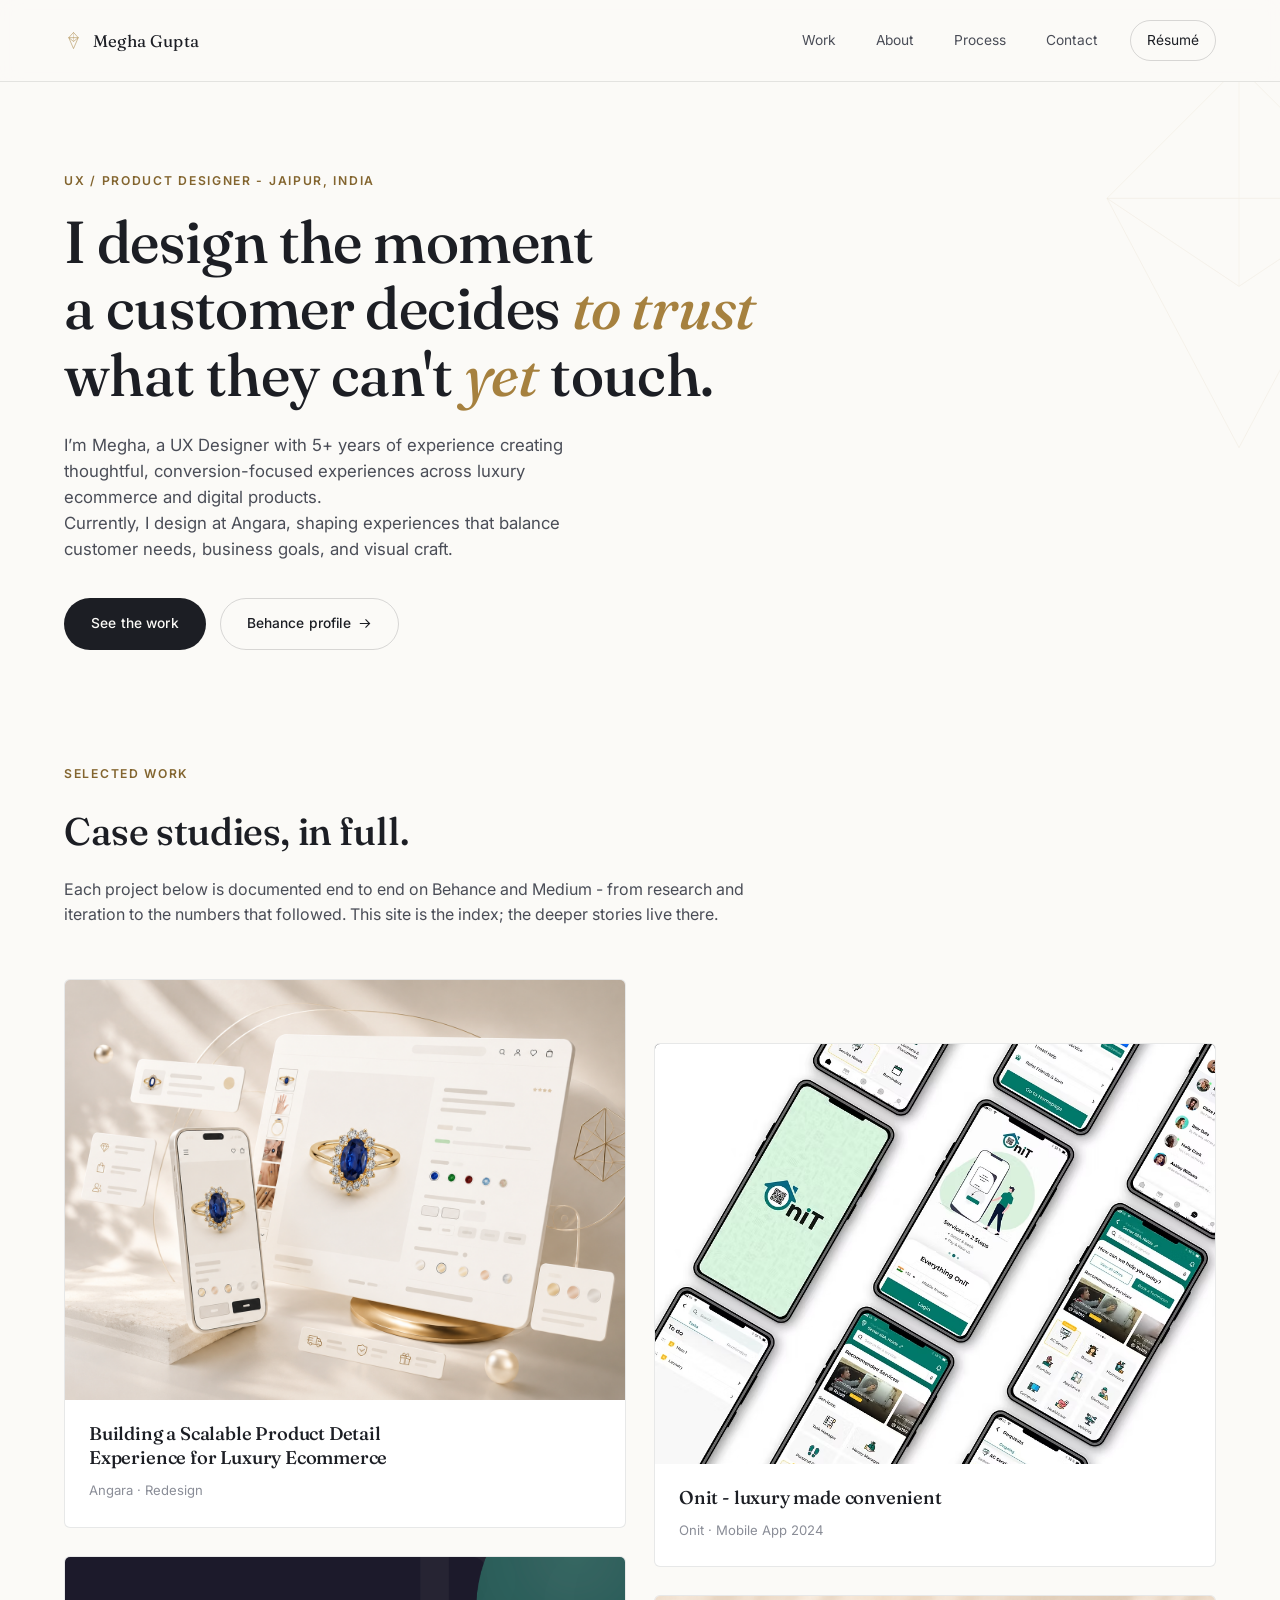
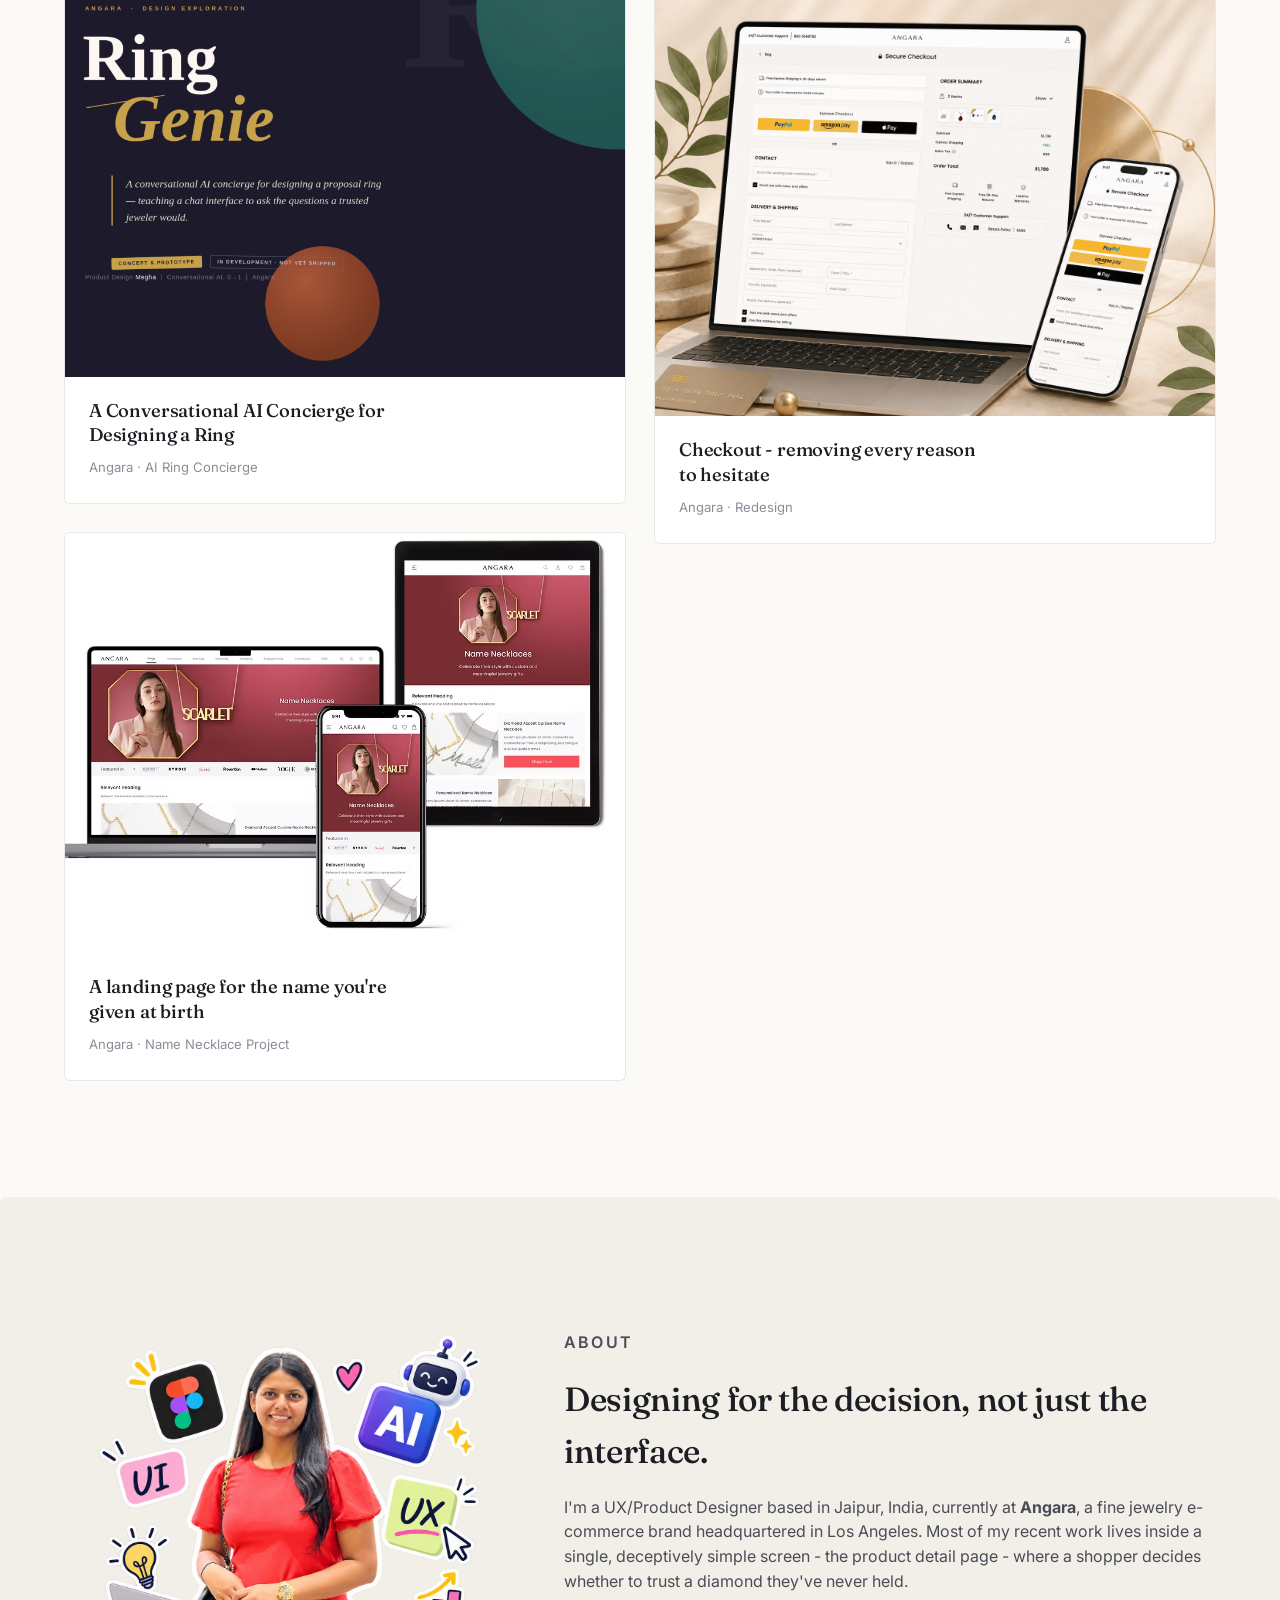
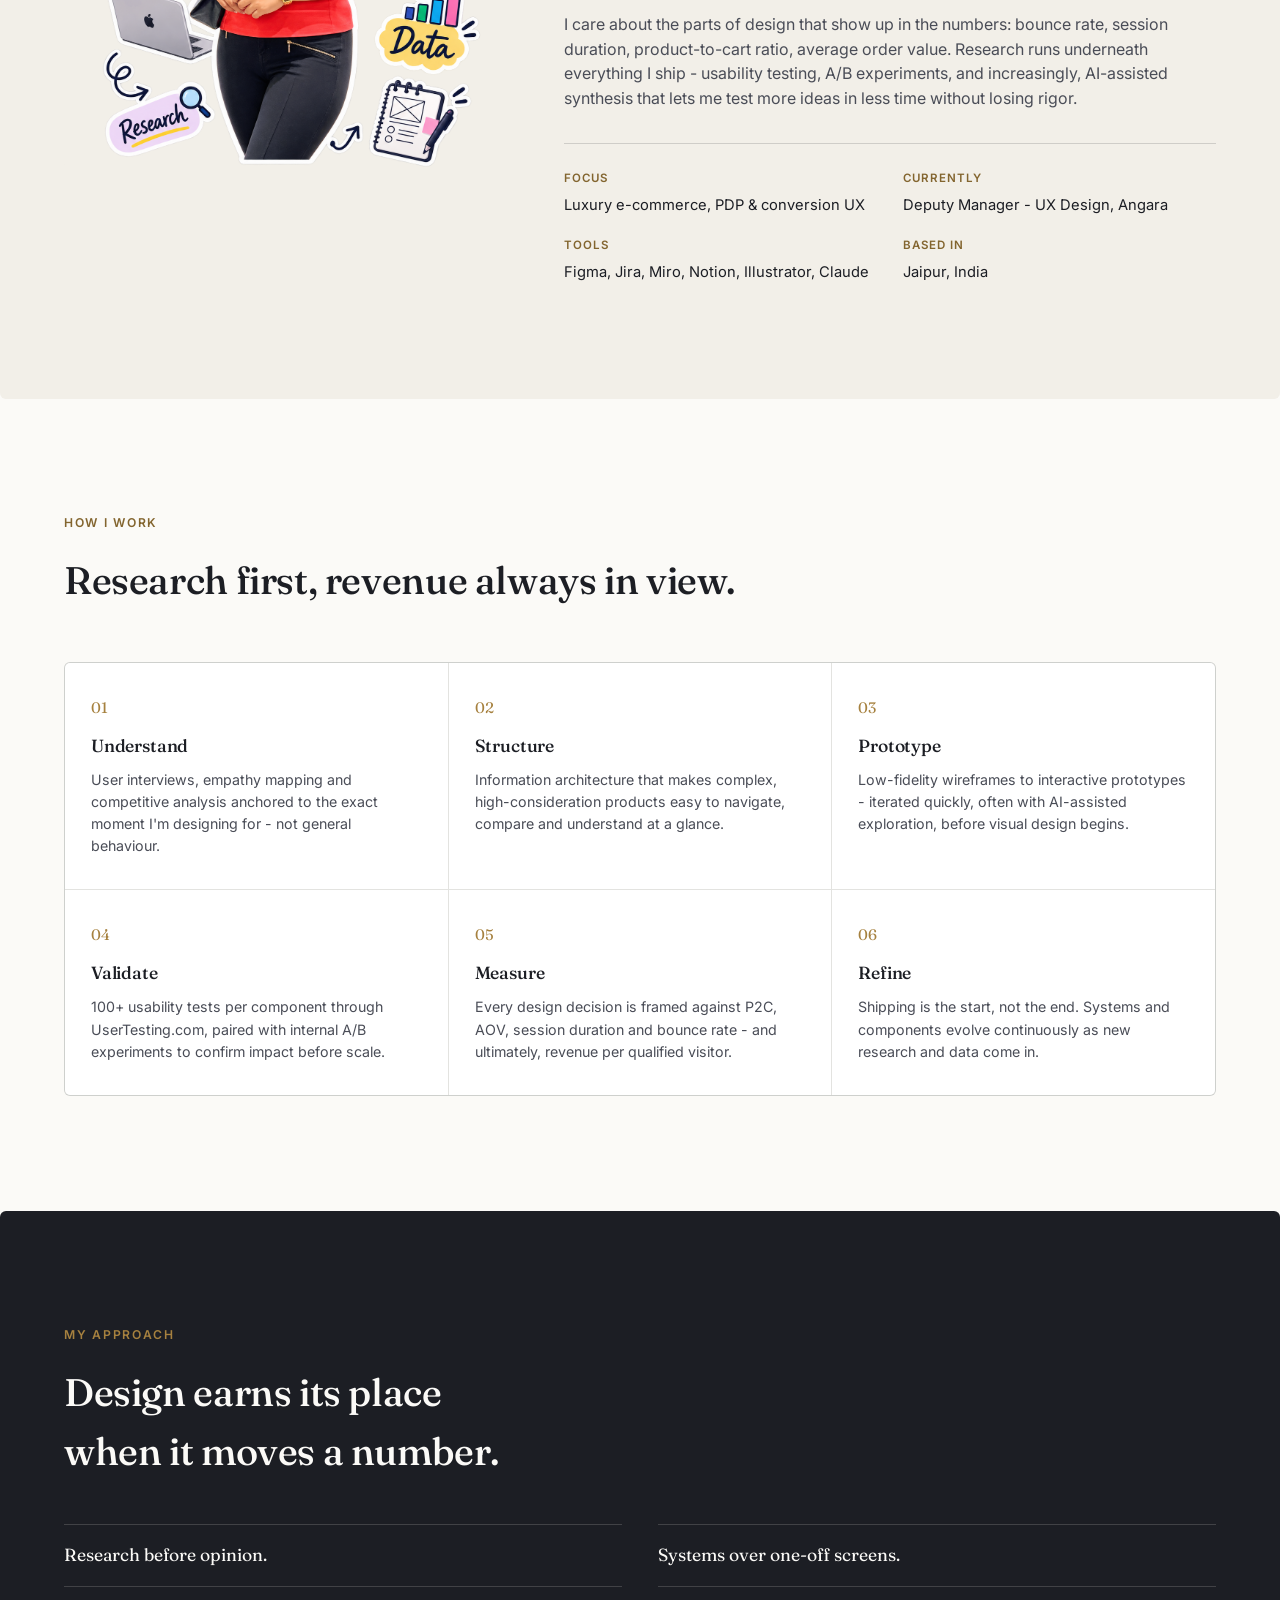
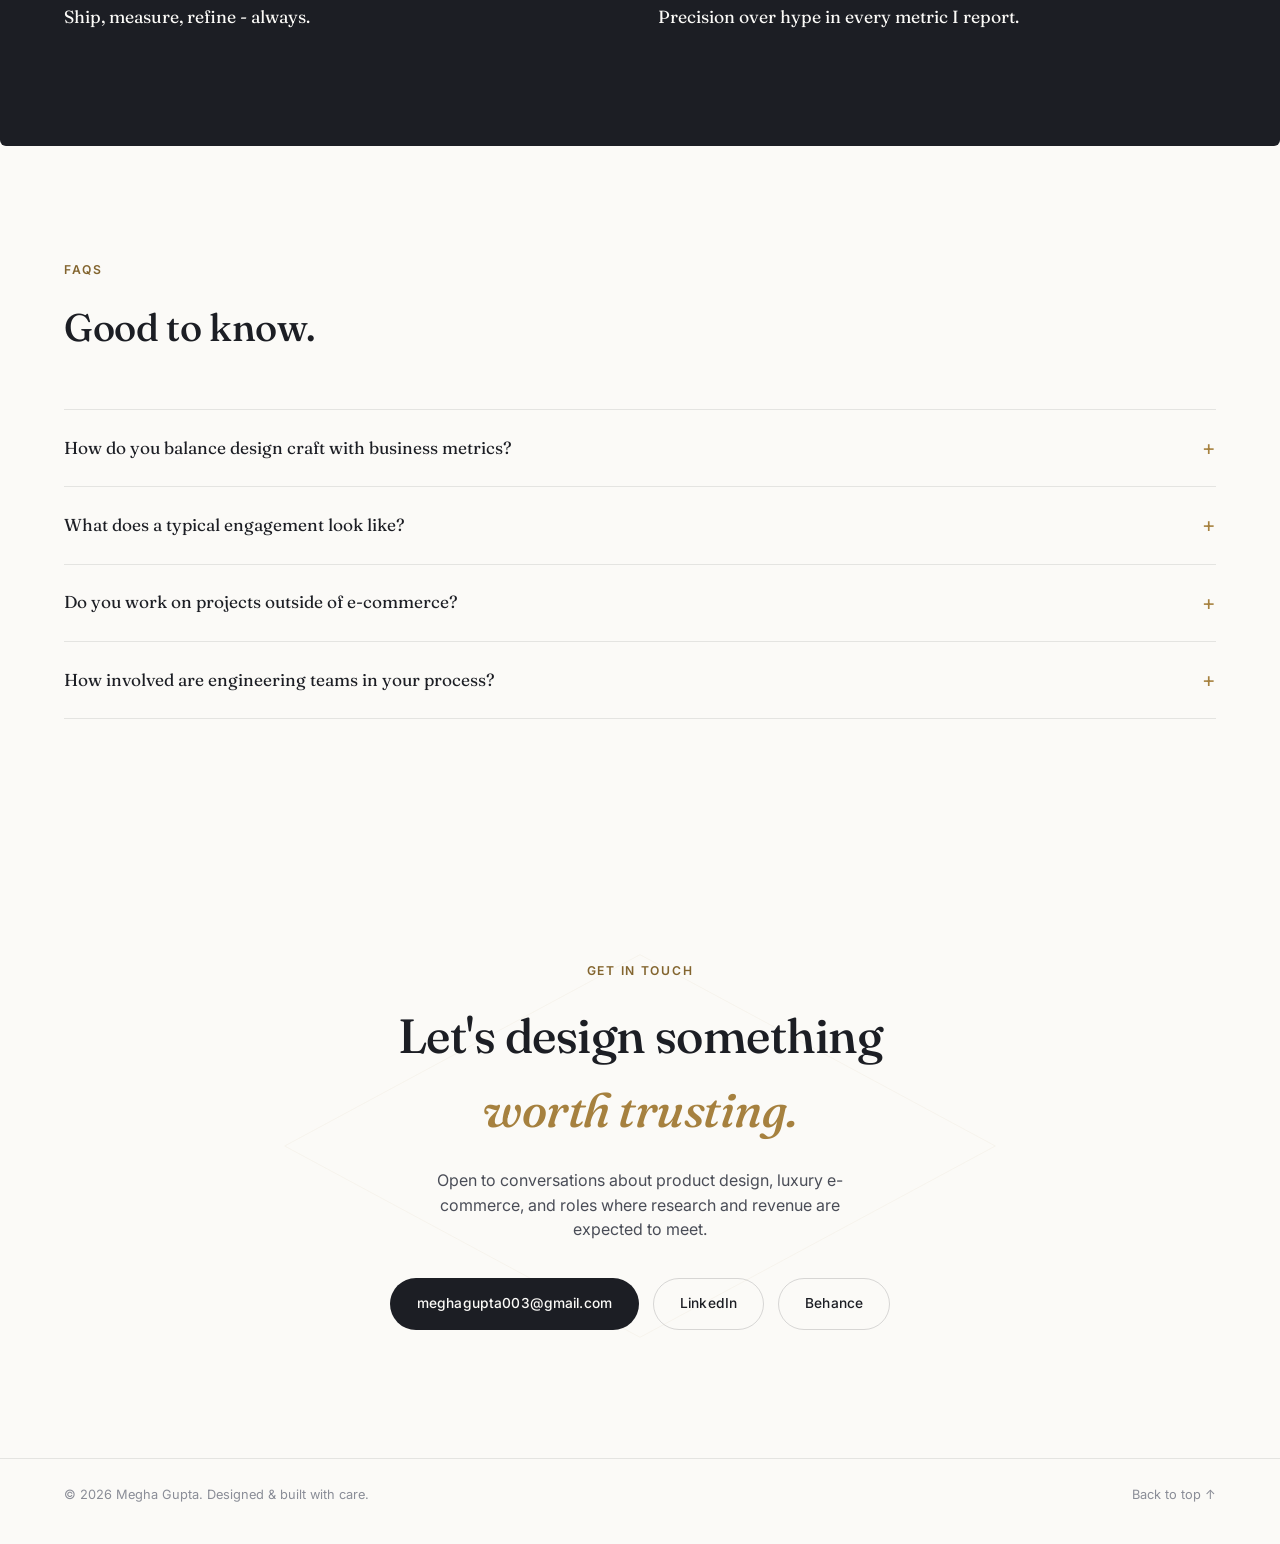
==== commit 8b4c9460: "Update index.html" ====
--- a/index.html
+++ b/index.html
@@ -49,7 +49,7 @@
   <a href="#about">About</a>
   <a href="#process">Process</a>
   <a href="#contact">Contact</a>
-  <a href="assets/Megha-Gupta-Resume.pdf" target="_blank" rel="noopener">Résumé</a>
+  <a href="assets/Resume_Megha_2026.pdf" target="_blank" rel="noopener">Résumé</a>
 </nav>
 
 <main>
@@ -157,6 +157,19 @@
           </div>
         </a>
 
+        <a class="case-block case-block--tall" href="https://www.behance.net/gallery/256232187/Ring-Concierge" target="_blank" rel="noopener">
+          <div class="case-cover">
+            <img
+      src="assets/ring-genie-cover.png"
+      alt="Angara Ring Concierge case study"
+    >
+          </div>
+          <div class="case-caption">
+            <h3>A Conversational AI Concierge for Designing a Ring</h3>
+            <span class="case-meta">Angara · AI Ring Concierge</span>
+          </div>
+        </a>
+
         <a class="case-block" href="https://medium.com/@meghagupta003/elevating-first-impressions-crafting-a-luxurious-landing-page-a-ux-case-study-6c5a713806c1" target="_blank" rel="noopener">
           <div class="case-cover case-cover--alt">
             <img
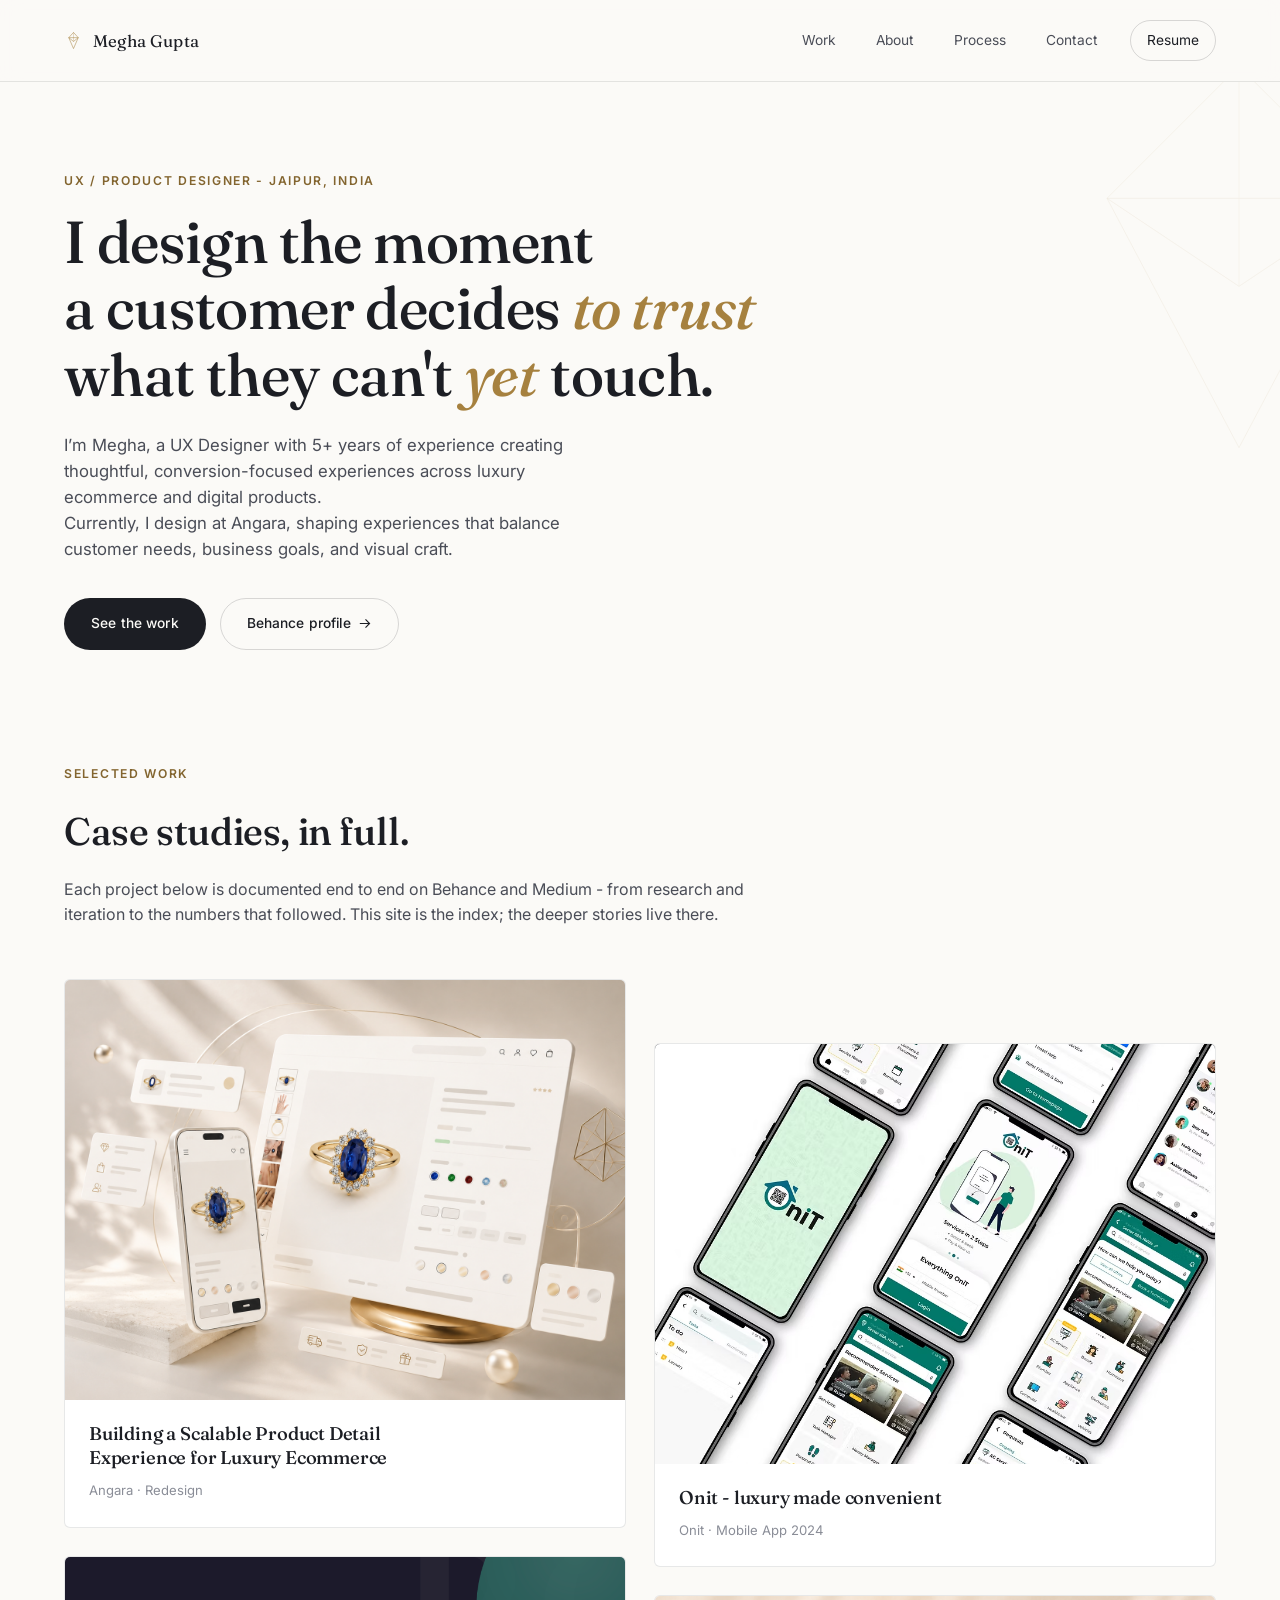
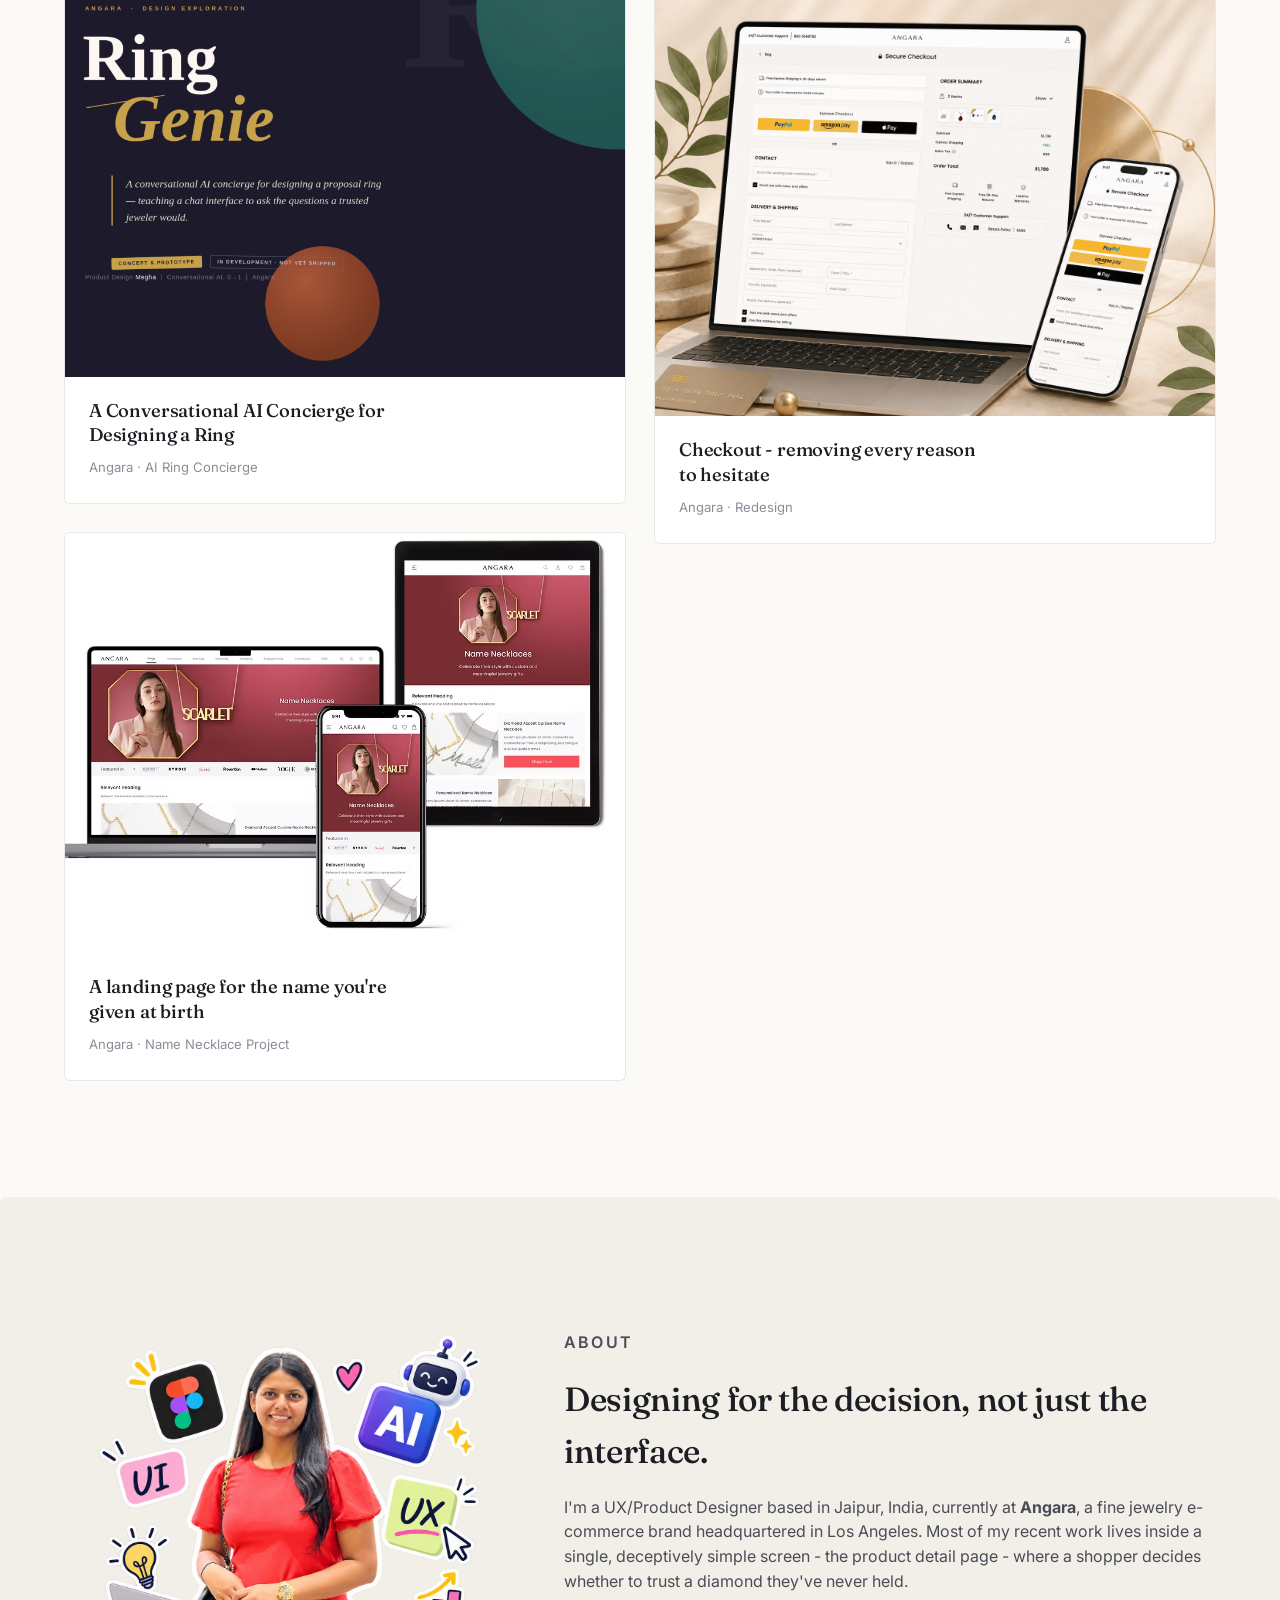
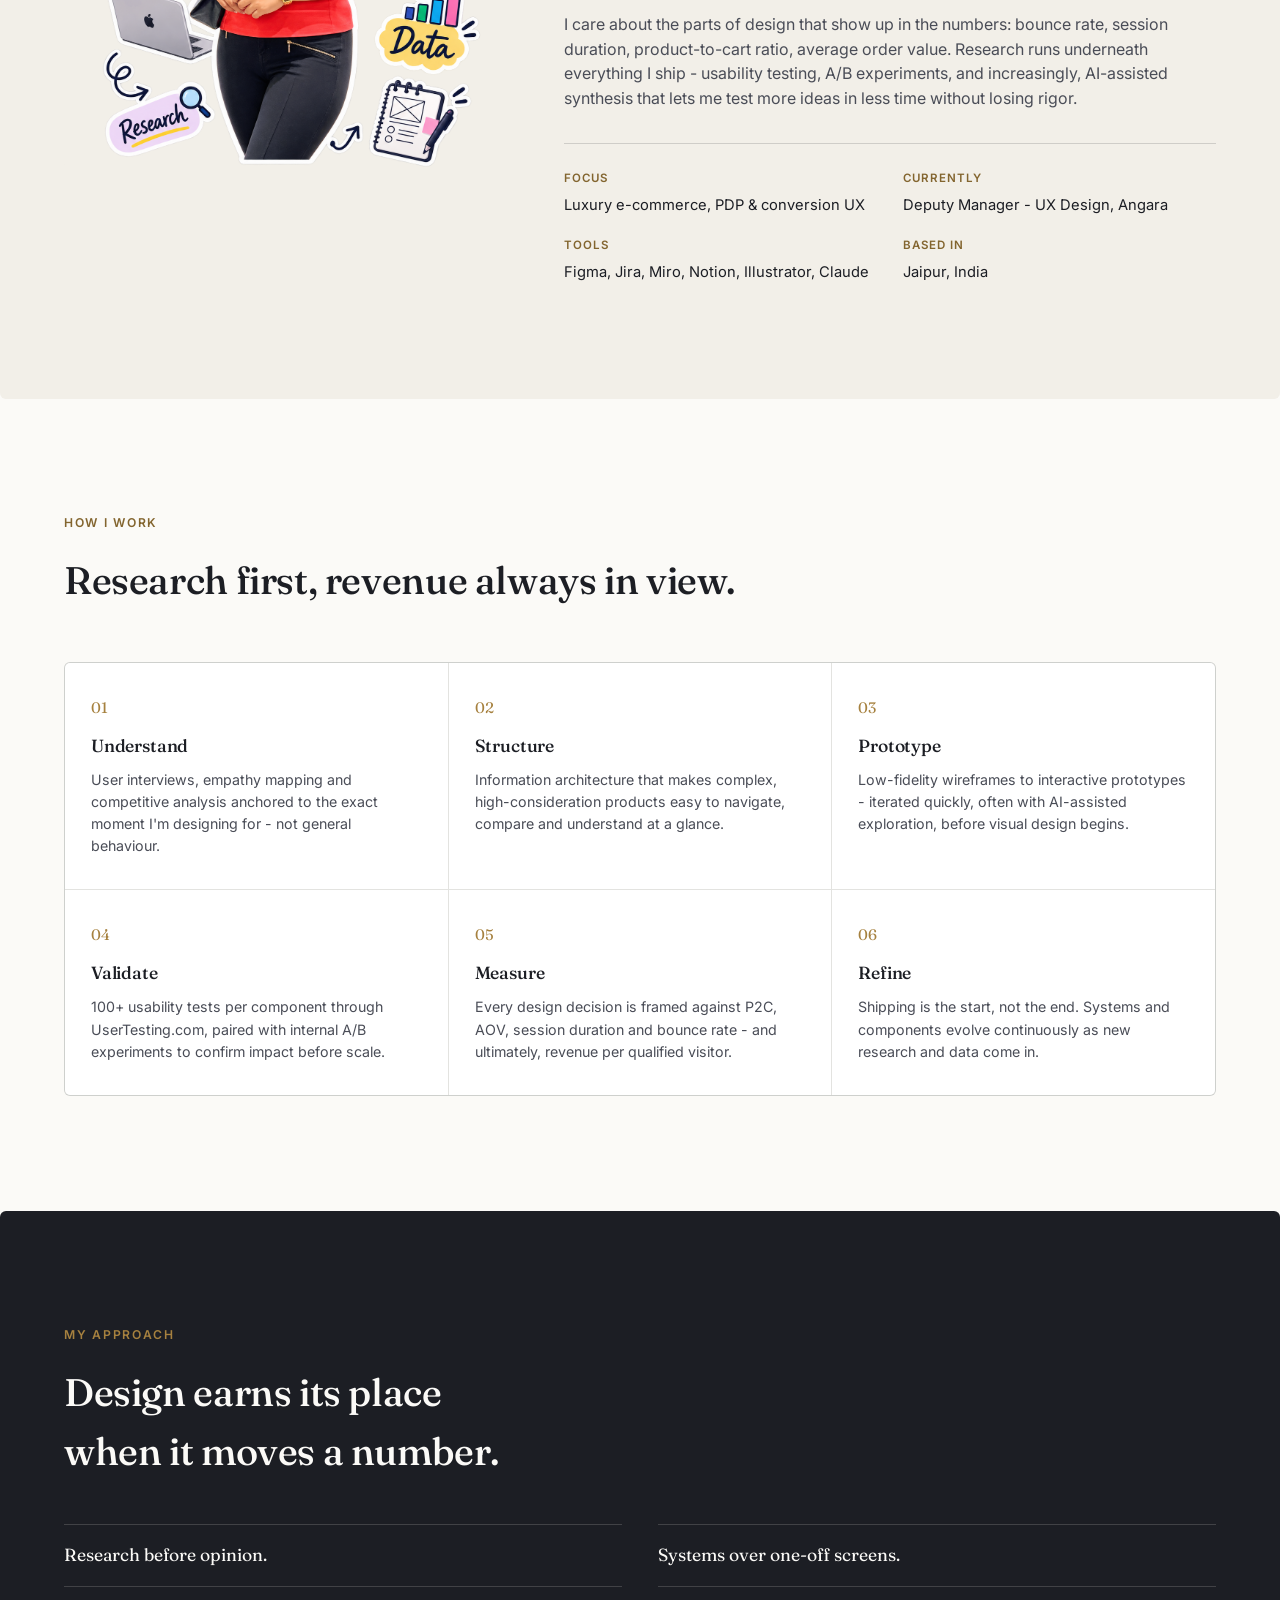
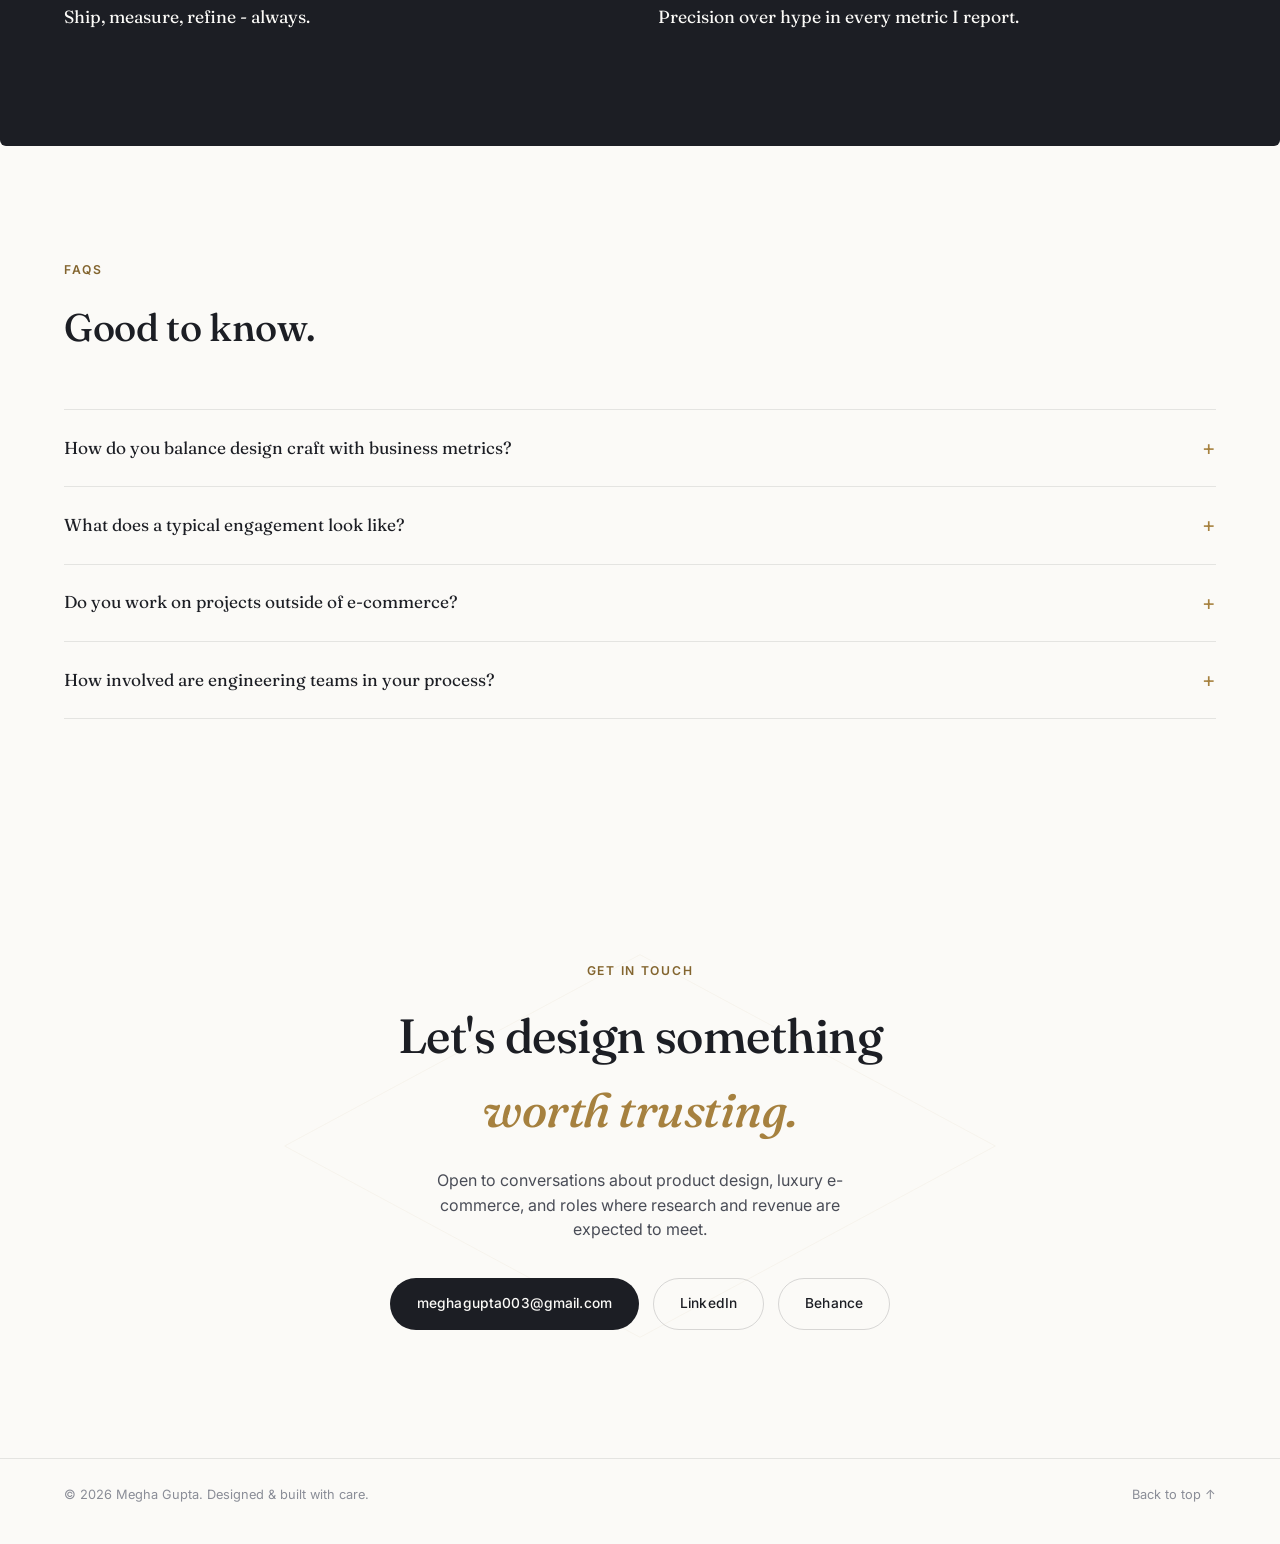
==== commit 75eb37f9: "Update index.html" ====
--- a/index.html
+++ b/index.html
@@ -35,7 +35,7 @@
     <a href="#about">About</a>
     <a href="#process">Process</a>
     <a href="#contact">Contact</a>
-    <a class="resume-link" href="assets/Resume_Megha_2026.pdf" target="_blank" rel="noopener">Résumé</a>
+    <a class="resume-link" href="assets/Megha Gupta Resume.pdf" target="_blank" rel="noopener">Resume</a>
   </nav>
 
   <button class="nav-toggle" id="navToggle" aria-label="Toggle navigation" aria-expanded="false">
@@ -49,7 +49,7 @@
   <a href="#about">About</a>
   <a href="#process">Process</a>
   <a href="#contact">Contact</a>
-  <a href="assets/Resume_Megha_2026.pdf" target="_blank" rel="noopener">Résumé</a>
+  <a href="assets/Megha Gupta Resume.pdf" target="_blank" rel="noopener">Resume</a>
 </nav>
 
 <main>
